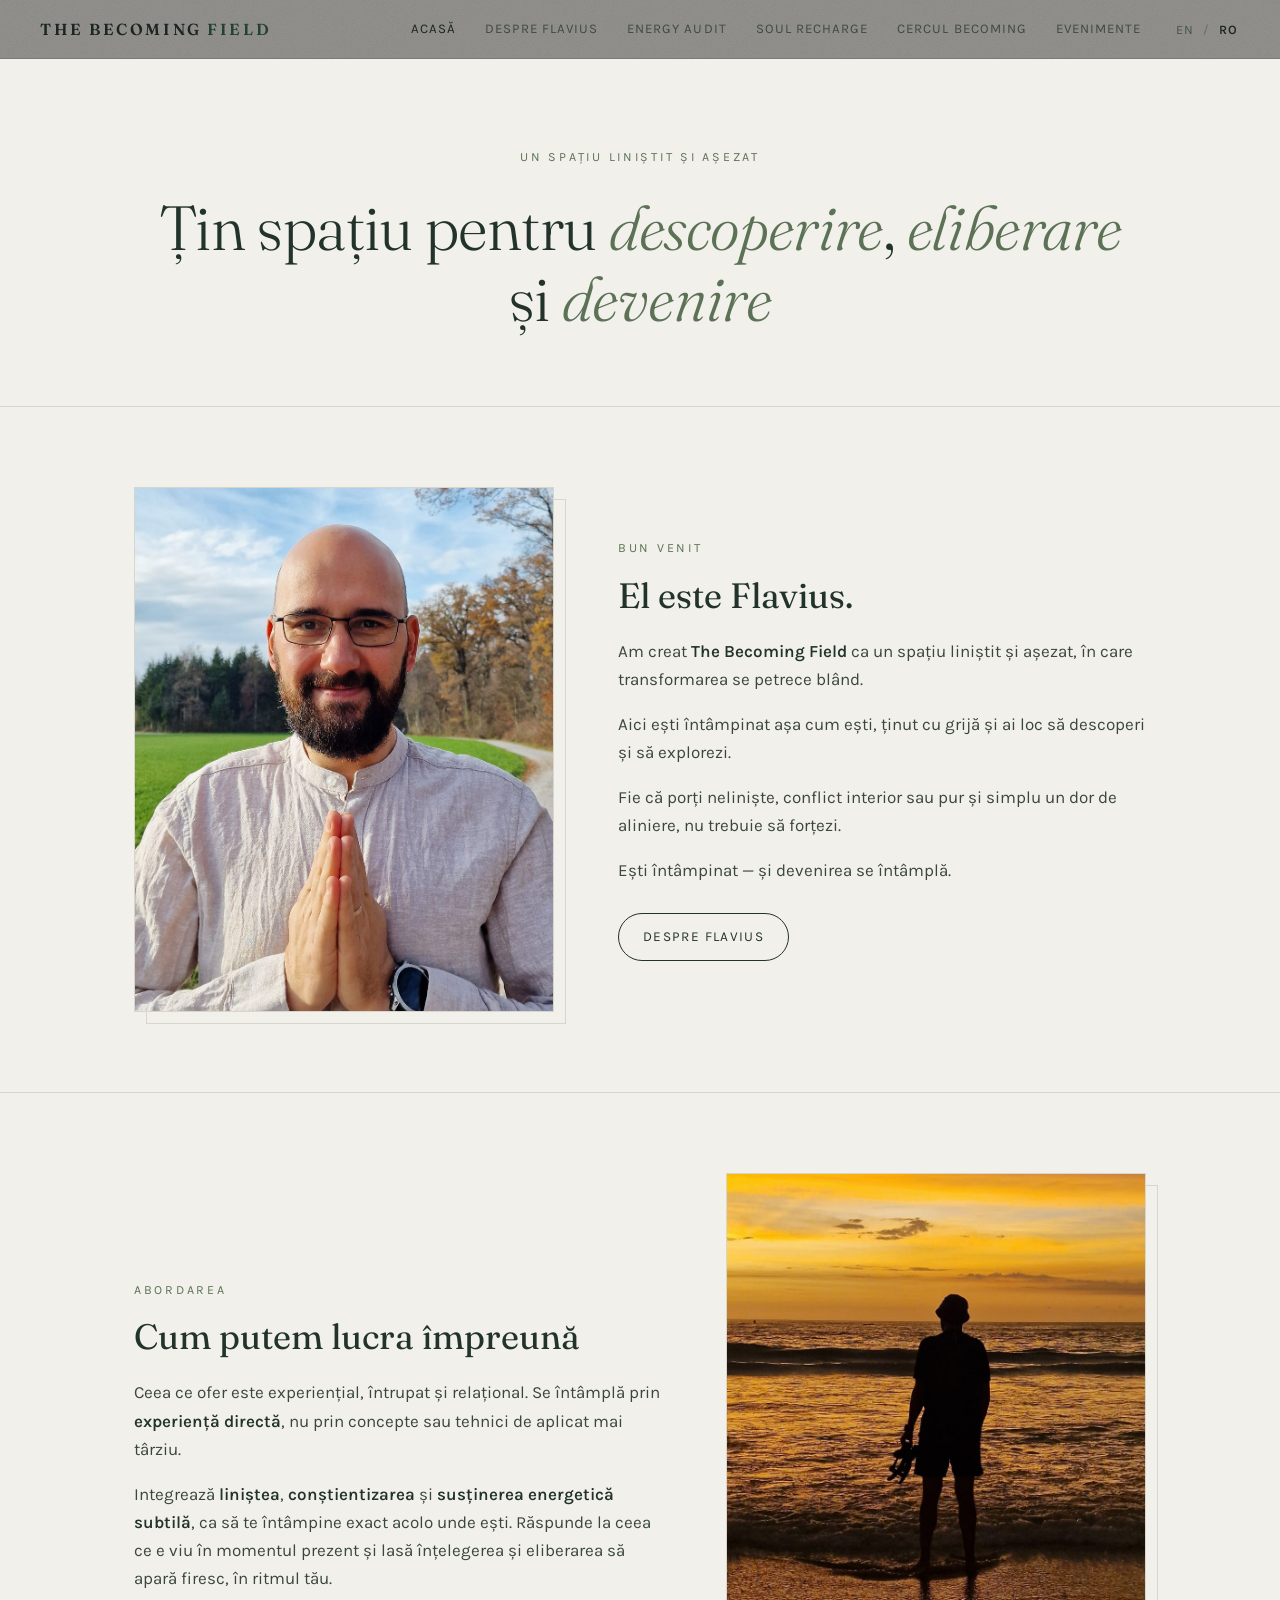
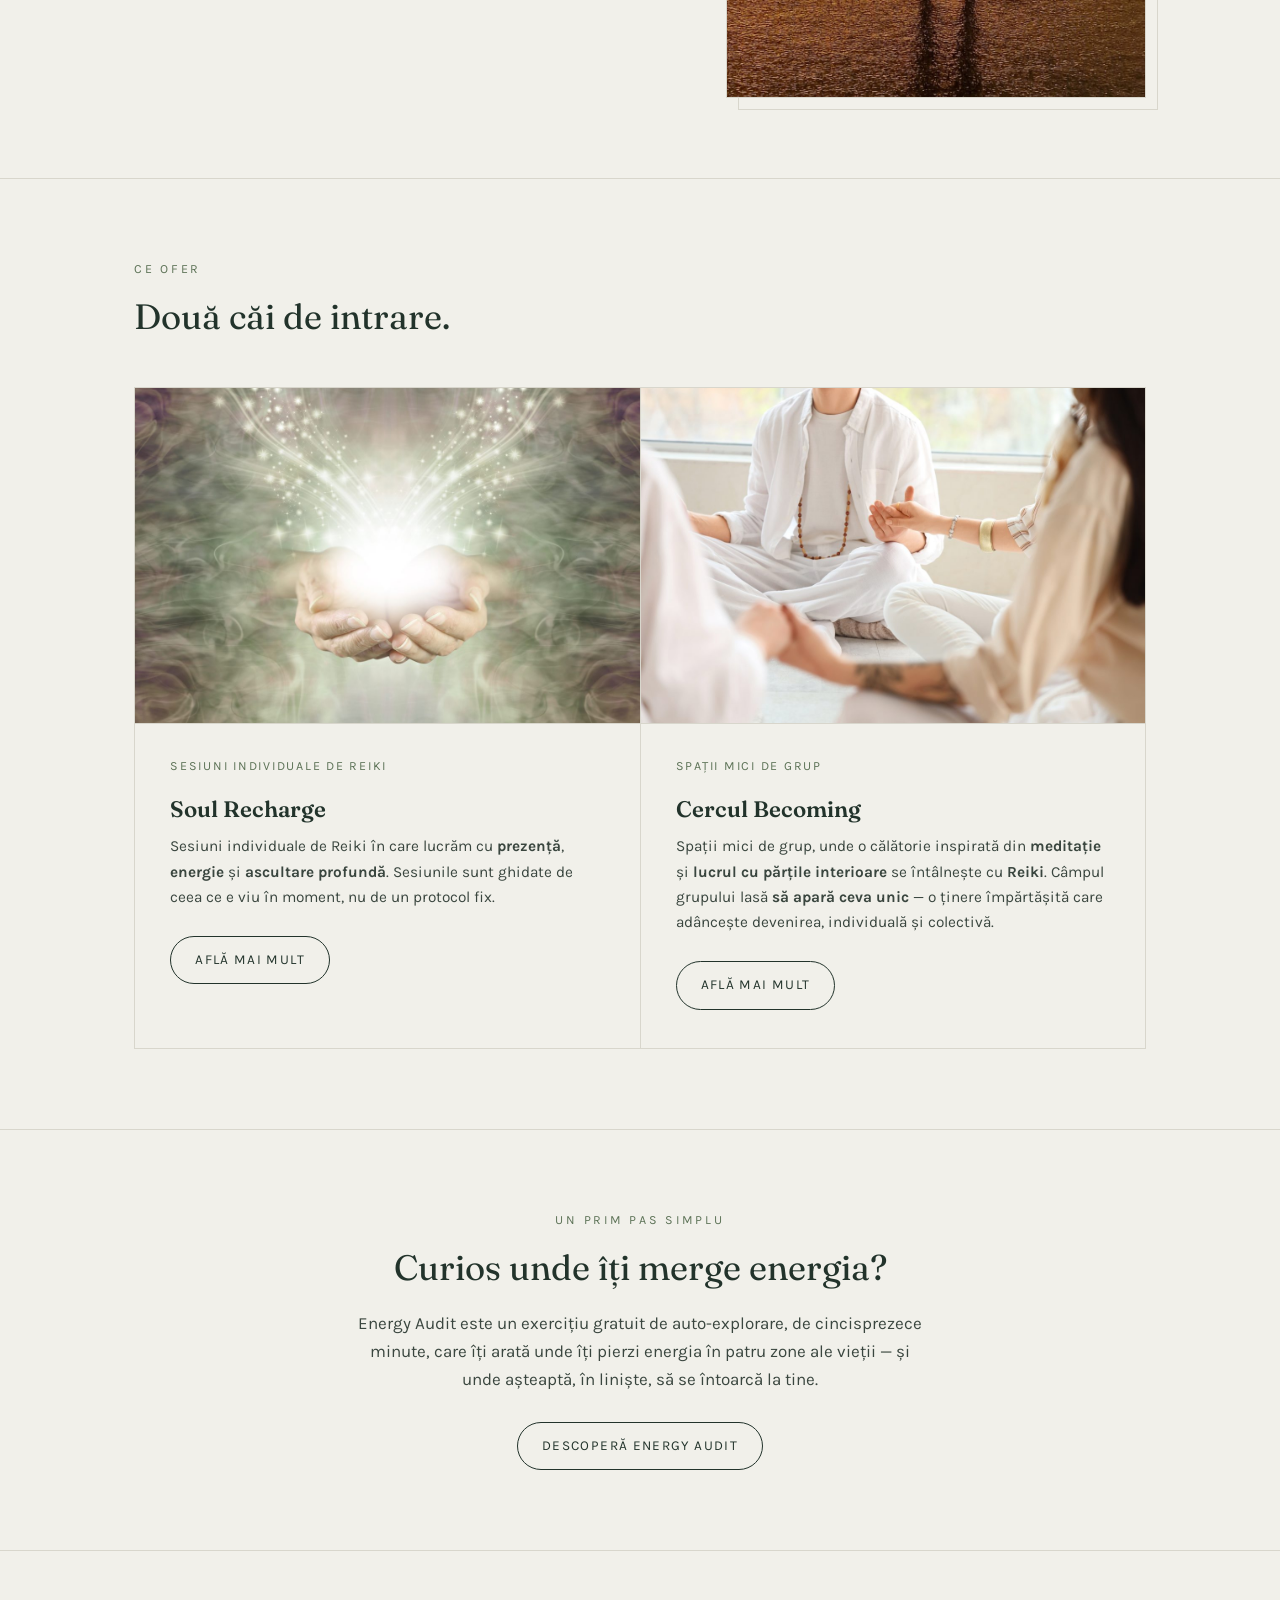
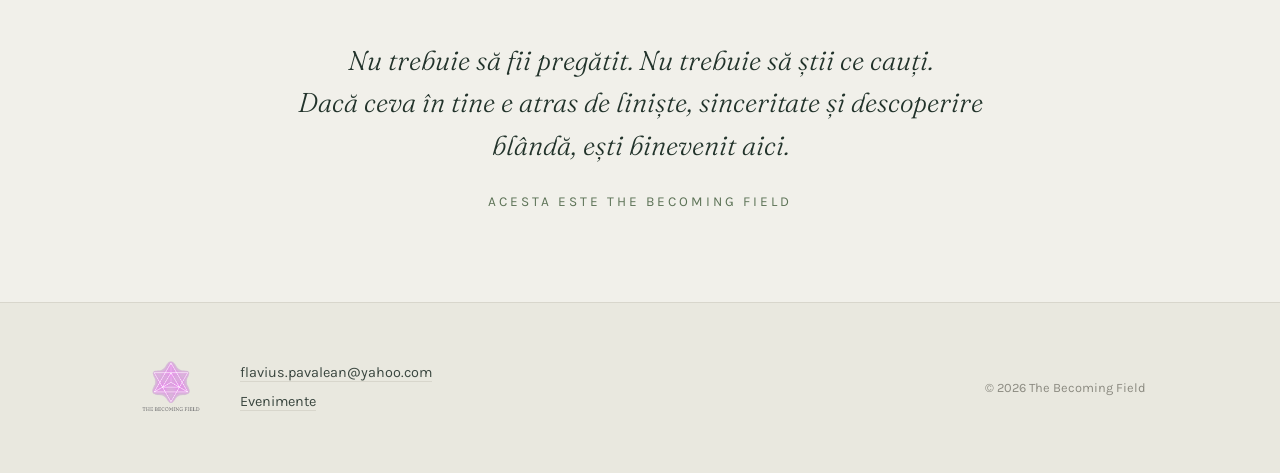
==== ro/index.html @ e0dcd5ed "Add files via upload" ====
<!DOCTYPE html>
<html lang="ro">
<head>
<meta charset="UTF-8">
<meta name="viewport" content="width=device-width, initial-scale=1">
<title>The Becoming Field — Un spațiu pentru descoperire, eliberare și devenire</title>
<meta name="description" content="The Becoming Field este un spațiu liniștit și așezat, unde transformarea se petrece blând. Sesiuni de Reiki și spații de grup.">
<link rel="preconnect" href="https://fonts.googleapis.com">
<link rel="preconnect" href="https://fonts.gstatic.com" crossorigin>
<link href="https://fonts.googleapis.com/css2?family=Fraunces:ital,opsz,wght@0,9..144,300;0,9..144,400;0,9..144,600;1,9..144,300;1,9..144,400&family=Karla:wght@300;400;500;600&display=swap" rel="stylesheet">
<link rel="icon" href="../favicon.ico" sizes="any">
<link rel="icon" href="../favicon.svg" type="image/svg+xml">
<link rel="apple-touch-icon" href="../apple-touch-icon.png">
<link rel="stylesheet" href="../style.css">
</head>
<body>

<header>
  <div class="nav">
    <a class="wordmark" href="index.html">The Becoming <span>Field</span></a>
    <button class="nav-toggle" aria-label="Menu" aria-expanded="false" aria-controls="nav-menu"><span></span></button>
    <div class="nav-right" id="nav-menu">
      <nav class="links" aria-label="Principal">
      <a href="index.html" aria-current="page">Acasă</a>
      <a href="despre-flavius.html">Despre Flavius</a>
      <a href="energy-audit.html">Energy Audit</a>
      <a href="soul-recharge.html">Soul Recharge</a>
      <a href="cercul-becoming.html">Cercul Becoming</a>
      <a href="https://www.meetup.com/blooming-soul-journeys-freedom-presence-inner-peace/" target="_blank" rel="noopener">Evenimente</a>
    </nav>
    <div class="lang-switch">
      <a href="../index.html">EN</a><span class="sep">/</span><a aria-current="true">RO</a>
    </div>
    </div>
  </div>
</header>

<main>

  <div class="hero">
    <p class="eyebrow">Un spațiu liniștit și așezat</p>
    <h1>Țin spațiu pentru <em>descoperire</em>, <em>eliberare</em> și <em>devenire</em></h1>
  </div>

  <section>
    <div class="section-inner reveal">
      <div class="split">
        <div class="media">
          <img src="../images/flavius-welcome.jpg" alt="Flavius stând afară, cu mâinile împreunate în semn de salut">
        </div>
        <div>
          <p class="section-kicker">Bun venit</p>
          <h2 class="section-title">El este Flavius.</h2>
          <div class="prose">
            <p>Am creat <strong>The Becoming Field</strong> ca un spațiu liniștit și așezat, în care transformarea se petrece blând.</p>
            <p>Aici ești întâmpinat așa cum ești, ținut cu grijă și ai loc să descoperi și să explorezi.</p>
            <p>Fie că porți neliniște, conflict interior sau pur și simplu un dor de aliniere, nu trebuie să forțezi.</p>
            <p>Ești întâmpinat — și devenirea se întâmplă.</p>
          </div>
          <a class="btn" href="despre-flavius.html">Despre Flavius</a>
        </div>
      </div>
    </div>
  </section>

  <section>
    <div class="section-inner reveal">
      <div class="split flip">
        <div class="media">
          <img src="../images/sunset-shore.jpg" alt="O siluetă pe malul mării la apus">
        </div>
        <div>
          <p class="section-kicker">Abordarea</p>
          <h2 class="section-title">Cum putem lucra împreună</h2>
          <div class="prose">
            <p>Ceea ce ofer este experiențial, întrupat și relațional. Se întâmplă prin <strong>experiență directă</strong>, nu prin concepte sau tehnici de aplicat mai târziu.</p>
            <p>Integrează <strong>liniștea</strong>, <strong>conștientizarea</strong> și <strong>susținerea energetică subtilă</strong>, ca să te întâmpine exact acolo unde ești. Răspunde la ceea ce e viu în momentul prezent și lasă înțelegerea și eliberarea să apară firesc, în ritmul tău.</p>
          </div>
        </div>
      </div>
    </div>
  </section>

  <section>
    <div class="section-inner reveal">
      <p class="section-kicker">Ce ofer</p>
      <h2 class="section-title">Două căi de intrare.</h2>

      <div class="offers">
        <div class="offer">
          <img src="../images/reiki-hands.jpg" alt="Mâini deschise ținând o lumină blândă">
          <div class="offer-body">
            <p class="meta">Sesiuni individuale de Reiki</p>
            <h3>Soul Recharge</h3>
            <p>Sesiuni individuale de Reiki în care lucrăm cu <strong>prezență</strong>, <strong>energie</strong> și <strong>ascultare profundă</strong>. Sesiunile sunt ghidate de ceea ce e viu în moment, nu de un protocol fix.</p>
          </div>
          <a class="btn" href="soul-recharge.html">Află mai mult</a>
        </div>

        <div class="offer">
          <img src="../images/circle-group.jpg" alt="Un grup mic stând împreună în meditație">
          <div class="offer-body">
            <p class="meta">Spații mici de grup</p>
            <h3>Cercul Becoming</h3>
            <p>Spații mici de grup, unde o călătorie inspirată din <strong>meditație</strong> și <strong>lucrul cu părțile interioare</strong> se întâlnește cu <strong>Reiki</strong>. Câmpul grupului lasă <strong>să apară ceva unic</strong> — o ținere împărtășită care adâncește devenirea, individuală și colectivă.</p>
          </div>
          <a class="btn" href="cercul-becoming.html">Află mai mult</a>
        </div>
      </div>
    </div>
  </section>

  <section>
    <div class="section-inner reveal" style="text-align:center">
      <p class="section-kicker" style="color:var(--moss)">Un prim pas simplu</p>
      <h2 class="section-title" style="margin:0 auto 1.2rem">Curios unde îți merge energia?</h2>
      <div class="prose" style="margin:0 auto">
        <p>Energy Audit este un exercițiu gratuit de auto-explorare, de cincisprezece minute, care îți arată unde îți pierzi energia în patru zone ale vieții — și unde așteaptă, în liniște, să se întoarcă la tine.</p>
      </div>
      <a class="btn" href="energy-audit.html" style="margin-top:1.8rem">Descoperă Energy Audit</a>
    </div>
  </section>

  <section class="closing">
    <div class="section-inner reveal">
      <p class="invite">Nu trebuie să fii pregătit. Nu trebuie să știi ce cauți.<br>
      Dacă ceva în tine e atras de liniște, sinceritate și descoperire blândă, ești binevenit aici.</p>
      <p class="signature">Acesta este The Becoming Field</p>
    </div>
  </section>

</main>

<footer>
  <div class="foot">
    <img class="logo" src="../images/logo.png" alt="Logo The Becoming Field">
    <div class="contact">
      <a href="mailto:flavius.pavalean@yahoo.com">flavius.pavalean@yahoo.com</a><br>
      <a href="https://www.meetup.com/blooming-soul-journeys-freedom-presence-inner-peace/" target="_blank" rel="noopener">Evenimente</a>
    </div>
    <p class="copy">&copy; 2026 The Becoming Field</p>
  </div>
</footer>

<script>
const io=new IntersectionObserver(es=>{es.forEach(e=>{if(e.isIntersecting){e.target.classList.add('in');io.unobserve(e.target)}})},{threshold:.1});
document.querySelectorAll('.reveal').forEach(el=>io.observe(el));
</script>

<script>
(function(){
  var t=document.querySelector('.nav-toggle'), m=document.getElementById('nav-menu');
  if(t&&m){t.addEventListener('click',function(){
    var open=m.classList.toggle('open');
    t.setAttribute('aria-expanded',open?'true':'false');
  });
  m.querySelectorAll('a').forEach(function(a){a.addEventListener('click',function(){m.classList.remove('open');t.setAttribute('aria-expanded','false');});});
  }
})();
</script>
</body>
</html>
---- style.css ----
:root{
  --paper:#F1F0EA;
  --paper-2:#E9E8DF;
  --ink:#22332B;
  --moss:#5C7256;
  --stone:#8B8A80;
  --sun:#C2912E;
  --line:#D8D6CC;
  --maxw:1060px;
  --measure:34em;
}
*{margin:0;padding:0;box-sizing:border-box}
html{scroll-behavior:smooth}
body{
  background:var(--paper);
  color:var(--ink);
  font-family:'Karla',sans-serif;
  font-size:17px;
  line-height:1.65;
  -webkit-font-smoothing:antialiased;
}
::selection{background:var(--sun);color:var(--paper)}
a{color:inherit}
img{max-width:100%;display:block}
a:focus-visible,button:focus-visible{outline:2px solid var(--sun);outline-offset:3px;border-radius:2px}

/* ---------- header ---------- */
header{
  position:sticky;top:0;z-index:10;
  background-color:#8A8985;
  background-image:url("data:image/svg+xml,%3Csvg xmlns='http://www.w3.org/2000/svg' width='180' height='180'%3E%3Cfilter id='n'%3E%3CfeTurbulence type='fractalNoise' baseFrequency='0.9' numOctaves='3' stitchTiles='stitch'/%3E%3CfeColorMatrix type='saturate' values='0'/%3E%3C/filter%3E%3Crect width='100%25' height='100%25' filter='url(%23n)' opacity='0.16'/%3E%3C/svg%3E");
  border-bottom:1px solid rgba(0,0,0,0.14);
}
header .wordmark{color:#1C2620}
header .wordmark span{color:#234234}
header nav.links a{color:#3E4A42}
header nav.links a:hover,header nav.links a:focus-visible,header nav.links a[aria-current]{color:#1C2620}
header .lang-switch a{color:#46544C}
header .lang-switch a:hover,header .lang-switch a[aria-current]{color:#1C2620}
header .lang-switch .sep{color:rgba(0,0,0,0.25)}
.nav{
  width:100%;margin:0;
  display:flex;align-items:center;justify-content:space-between;
  padding:1rem 2.5rem;
}
.nav-right{display:flex;align-items:center;gap:2rem;flex-wrap:nowrap}
.wordmark{
  font-family:'Fraunces',serif;font-weight:600;
  font-size:1rem;letter-spacing:.16em;text-transform:uppercase;
  text-decoration:none;white-space:nowrap;
}
.wordmark span{color:var(--moss)}
nav.links{display:flex;gap:1.8rem;flex-wrap:nowrap;white-space:nowrap}
nav.links a{
  text-decoration:none;font-size:.83rem;letter-spacing:.08em;
  text-transform:uppercase;color:var(--stone);
  transition:color .25s;
}
nav.links a:hover,nav.links a:focus-visible,nav.links a[aria-current]{color:var(--ink)}

/* language switcher */
.lang-switch{
  display:inline-flex;align-items:center;gap:.4rem;
  font-size:.8rem;letter-spacing:.08em;
}
.lang-switch a{
  text-decoration:none;color:var(--stone);text-transform:uppercase;
  padding:.15rem .15rem;transition:color .25s;
}
.lang-switch a:hover,.lang-switch a[aria-current]{color:var(--ink);font-weight:600}
.lang-switch .sep{color:var(--line)}
/* hamburger button - hidden on desktop */
.nav-toggle{
  display:none;
  background:none;border:none;cursor:pointer;
  width:42px;height:42px;padding:0;
  align-items:center;justify-content:center;
}
.nav-toggle span{
  display:block;width:24px;height:2px;background:#1C2620;
  position:relative;transition:all .25s;
}
.nav-toggle span::before,.nav-toggle span::after{
  content:"";position:absolute;left:0;width:24px;height:2px;background:#1C2620;transition:all .25s;
}
.nav-toggle span::before{top:-7px}
.nav-toggle span::after{top:7px}
.nav-toggle[aria-expanded="true"] span{background:transparent}
.nav-toggle[aria-expanded="true"] span::before{top:0;transform:rotate(45deg)}
.nav-toggle[aria-expanded="true"] span::after{top:0;transform:rotate(-45deg)}

@media(max-width:1024px){
  .nav{padding:.9rem 1.5rem}
  .nav-toggle{display:flex}
  .nav-right{
    display:none;
    position:absolute;top:100%;left:0;right:0;
    flex-direction:column;align-items:center;gap:1.4rem;
    background-color:#8A8985;
    background-image:url("data:image/svg+xml,%3Csvg xmlns='http://www.w3.org/2000/svg' width='180' height='180'%3E%3Cfilter id='n'%3E%3CfeTurbulence type='fractalNoise' baseFrequency='0.9' numOctaves='3' stitchTiles='stitch'/%3E%3CfeColorMatrix type='saturate' values='0'/%3E%3C/filter%3E%3Crect width='100%25' height='100%25' filter='url(%23n)' opacity='0.16'/%3E%3C/svg%3E");
    padding:1.8rem 1.5rem 2.2rem;
    border-bottom:1px solid rgba(0,0,0,0.14);
  }
  .nav-right.open{display:flex}
  nav.links{flex-direction:column;gap:1.4rem;align-items:center;text-align:center}
  nav.links a{font-size:.95rem}
  .lang-switch{margin-top:.4rem}
}

/* ---------- hero ---------- */
.hero{
  max-width:var(--maxw);margin:0 auto;
  padding:5.5rem 1.5rem 4.5rem;
  text-align:center;
}
.eyebrow{
  font-size:.78rem;letter-spacing:.22em;text-transform:uppercase;
  color:var(--moss);margin-bottom:1.5rem;
}
h1{
  font-family:'Fraunces',serif;font-weight:300;
  font-size:clamp(2.2rem,5.6vw,3.9rem);
  line-height:1.14;letter-spacing:-.01em;
  max-width:16em;margin:0 auto;
}
h1 em{font-style:italic;color:var(--moss)}
.hero p.lead{
  max-width:var(--measure);margin:1.7rem auto 0;
  font-size:1.05rem;color:#46544C;
}

/* ---------- sections ---------- */
section{border-top:1px solid var(--line)}
.section-inner{
  max-width:var(--maxw);margin:0 auto;
  padding:5rem 1.5rem;
}
.section-kicker{
  font-size:.78rem;letter-spacing:.22em;text-transform:uppercase;
  color:var(--moss);margin-bottom:1rem;
}
.section-title{
  font-family:'Fraunces',serif;font-weight:400;
  font-size:clamp(1.6rem,3.2vw,2.2rem);line-height:1.22;
  margin-bottom:1.2rem;max-width:18em;
}
.prose{max-width:var(--measure);color:#3A463F}
.prose p+p,.prose ul+p,.prose p+ul{margin-top:1em}
.prose strong{font-weight:600;color:var(--ink)}
.prose ul{list-style:none}
.prose li{padding-left:1.4em;position:relative;margin-top:.45em}
.prose li::before{content:"";position:absolute;left:0;top:.62em;width:.55em;height:2px;background:var(--sun)}
.prose em{font-family:'Fraunces',serif;font-style:italic}

/* two-column media layout */
.split{
  display:grid;grid-template-columns:minmax(0,420px) 1fr;
  gap:4rem;align-items:center;
}
.split.flip{grid-template-columns:1fr minmax(0,420px)}
.split.flip .media{order:2}
.media{position:relative}
.media img{
  width:100%;border:1px solid var(--line);
  aspect-ratio:4/5;object-fit:cover;
}
.media.landscape img{aspect-ratio:4/3}
.media::after{
  content:"";position:absolute;inset:0;
  transform:translate(12px,12px);
  border:1px solid var(--line);z-index:-1;
}
@media(max-width:820px){
  .split,.split.flip{grid-template-columns:1fr;gap:2.5rem}
  .split.flip .media{order:0}
  .media{max-width:420px}
}

/* buttons */
.btn{
  display:inline-block;margin-top:1.8rem;
  font-size:.85rem;letter-spacing:.1em;text-transform:uppercase;
  text-decoration:none;color:var(--ink);
  border:1px solid var(--ink);padding:.75rem 1.5rem;border-radius:999px;
  transition:all .25s;background:transparent;
}
button.btn{font-family:inherit;line-height:1.65;cursor:pointer;-webkit-appearance:none;appearance:none}
.btn:hover,.btn:focus-visible{background:var(--ink);color:var(--paper)}
.btn.solid{background:var(--ink);color:var(--paper)}
.btn.solid:hover,.btn.solid:focus-visible{background:var(--moss);border-color:var(--moss)}

/* offers grid (home) */
.offers{display:grid;grid-template-columns:1fr 1fr;gap:1px;background:var(--line);border:1px solid var(--line);margin-top:3rem}
.offer{background:var(--paper);padding:0 0 2.4rem;display:flex;flex-direction:column}
.offer:hover{background:#EDECE4}
.offer img{width:100%;aspect-ratio:3/2;object-fit:cover;border-bottom:1px solid var(--line)}
.offer .offer-body{padding:2rem 2.2rem 0}
.offer h3{font-family:'Fraunces',serif;font-weight:600;font-size:1.4rem;margin-bottom:.4rem}
.offer .meta{font-size:.78rem;letter-spacing:.14em;text-transform:uppercase;color:var(--moss);margin-bottom:.9rem}
.offer p{font-size:.96rem;color:#3A463F}
.offer .btn{margin:1.6rem 2.2rem 0;align-self:flex-start}
@media(max-width:760px){.offers{grid-template-columns:1fr}}

/* quiet full-width quote band */
.band{
  background:var(--paper-2);
  border-top:1px solid var(--line);
  text-align:center;
}
.band .section-inner{padding:4.5rem 1.5rem}
.band p.big{
  font-family:'Fraunces',serif;font-style:italic;font-weight:300;
  font-size:clamp(1.35rem,3vw,1.9rem);line-height:1.45;
  max-width:26em;margin:0 auto;color:var(--ink);
}
.band p.big strong{font-style:normal;font-weight:600;color:var(--moss)}

/* testimonial carousel */
.carousel{margin-top:3rem;overflow:hidden}
.carousel-track{display:flex;transition:transform .6s cubic-bezier(.4,0,.2,1)}
.carousel .slide{
  flex:0 0 100%;min-width:100%;
  padding:.5rem 0;
  display:flex;flex-direction:column;align-items:center;text-align:center;
}
.carousel .quote-mark{
  font-family:'Fraunces',serif;font-size:3.2rem;line-height:1;color:var(--sun);
  display:block;margin-bottom:.4rem;
}
.carousel blockquote{
  max-width:42em;font-family:'Fraunces',serif;font-weight:300;
  font-size:clamp(1.05rem,2vw,1.3rem);line-height:1.6;color:var(--ink);
}
.carousel blockquote p+p{margin-top:.9em}
.carousel figcaption{
  margin-top:1.6rem;font-family:'Karla',sans-serif;font-size:.8rem;
  letter-spacing:.18em;text-transform:uppercase;color:var(--moss);font-weight:600;
}
.carousel-controls{
  display:flex;align-items:center;justify-content:center;gap:1.5rem;
  margin-top:2.5rem;
}
.c-arrow{
  width:44px;height:44px;border-radius:999px;border:1px solid var(--line);
  background:transparent;color:var(--ink);font-size:1.1rem;cursor:pointer;
  display:flex;align-items:center;justify-content:center;transition:all .25s;
}
.c-arrow:hover,.c-arrow:focus-visible{background:var(--ink);color:var(--paper);border-color:var(--ink)}
.c-dots{display:flex;gap:.6rem}
.c-dot{
  width:8px;height:8px;border-radius:999px;border:none;padding:0;cursor:pointer;
  background:var(--line);transition:all .25s;
}
.c-dot[aria-selected="true"]{background:var(--sun);transform:scale(1.4)}

/* info cards (soul recharge page) */
.cards2{display:grid;grid-template-columns:1fr 1fr;gap:1.5rem;margin-top:2.5rem}
.icard{border:1px solid var(--line);padding:2rem;background:#F5F4EF}
.icard h3{font-family:'Fraunces',serif;font-weight:600;font-size:1.15rem;margin-bottom:.8rem}
.icard h3::after{content:"";display:block;width:34px;height:2px;background:var(--sun);margin-top:.6rem}
.icard p,.icard li{font-size:.93rem;color:#3A463F}
.icard ul{list-style:none;margin-top:.4rem}
.icard li{padding-left:1.3em;position:relative;margin-top:.4em}
.icard li::before{content:"";position:absolute;left:0;top:.6em;width:.5em;height:2px;background:var(--sun)}
@media(max-width:760px){.cards2{grid-template-columns:1fr}}

/* closing invitation */
.closing{text-align:center}
.closing .section-inner{padding:5.5rem 1.5rem}
.closing p.invite{
  font-family:'Fraunces',serif;font-weight:300;font-style:italic;
  font-size:clamp(1.25rem,2.8vw,1.7rem);line-height:1.55;
  max-width:28em;margin:0 auto;
}
.closing p.signature{
  margin-top:1.6rem;font-size:.85rem;letter-spacing:.22em;
  text-transform:uppercase;color:var(--moss);
}

/* footer */
footer{border-top:1px solid var(--line);background:var(--paper-2)}
.foot{
  max-width:var(--maxw);margin:0 auto;padding:3rem 1.5rem;
  display:grid;grid-template-columns:auto 1fr auto;gap:2rem;align-items:center;
}
.foot .logo{width:74px;opacity:.9}
.foot .contact{font-size:.9rem;color:#3A463F;line-height:2}
.foot .contact a{text-decoration:none;border-bottom:1px solid var(--line)}
.foot .contact a:hover{border-color:var(--ink)}
.foot .copy{font-size:.8rem;color:var(--stone);text-align:right}
@media(max-width:680px){
  .foot{grid-template-columns:1fr;text-align:center;gap:1.2rem}
  .foot .logo{margin:0 auto}
  .foot .copy{text-align:center}
}

/* page hero variant with image */
.page-hero{
  max-width:var(--maxw);margin:0 auto;padding:4.5rem 1.5rem 4rem;text-align:center;
}
.page-hero p.sub{
  max-width:var(--measure);margin:1.4rem auto 0;color:#46544C;font-size:1.03rem;
}

/* work in progress */
.wip{min-height:55vh;display:flex;align-items:center;justify-content:center;text-align:center;padding:3rem 1.5rem}
.wip h1{font-size:clamp(1.8rem,4.5vw,2.8rem)}
.wip p{margin-top:1rem;color:#46544C}

/* gentle reveal */
.reveal{opacity:0;transform:translateY(14px);transition:opacity .8s ease,transform .8s ease}
.reveal.in{opacity:1;transform:none}
@media(prefers-reduced-motion:reduce){.reveal{opacity:1;transform:none;transition:none}}
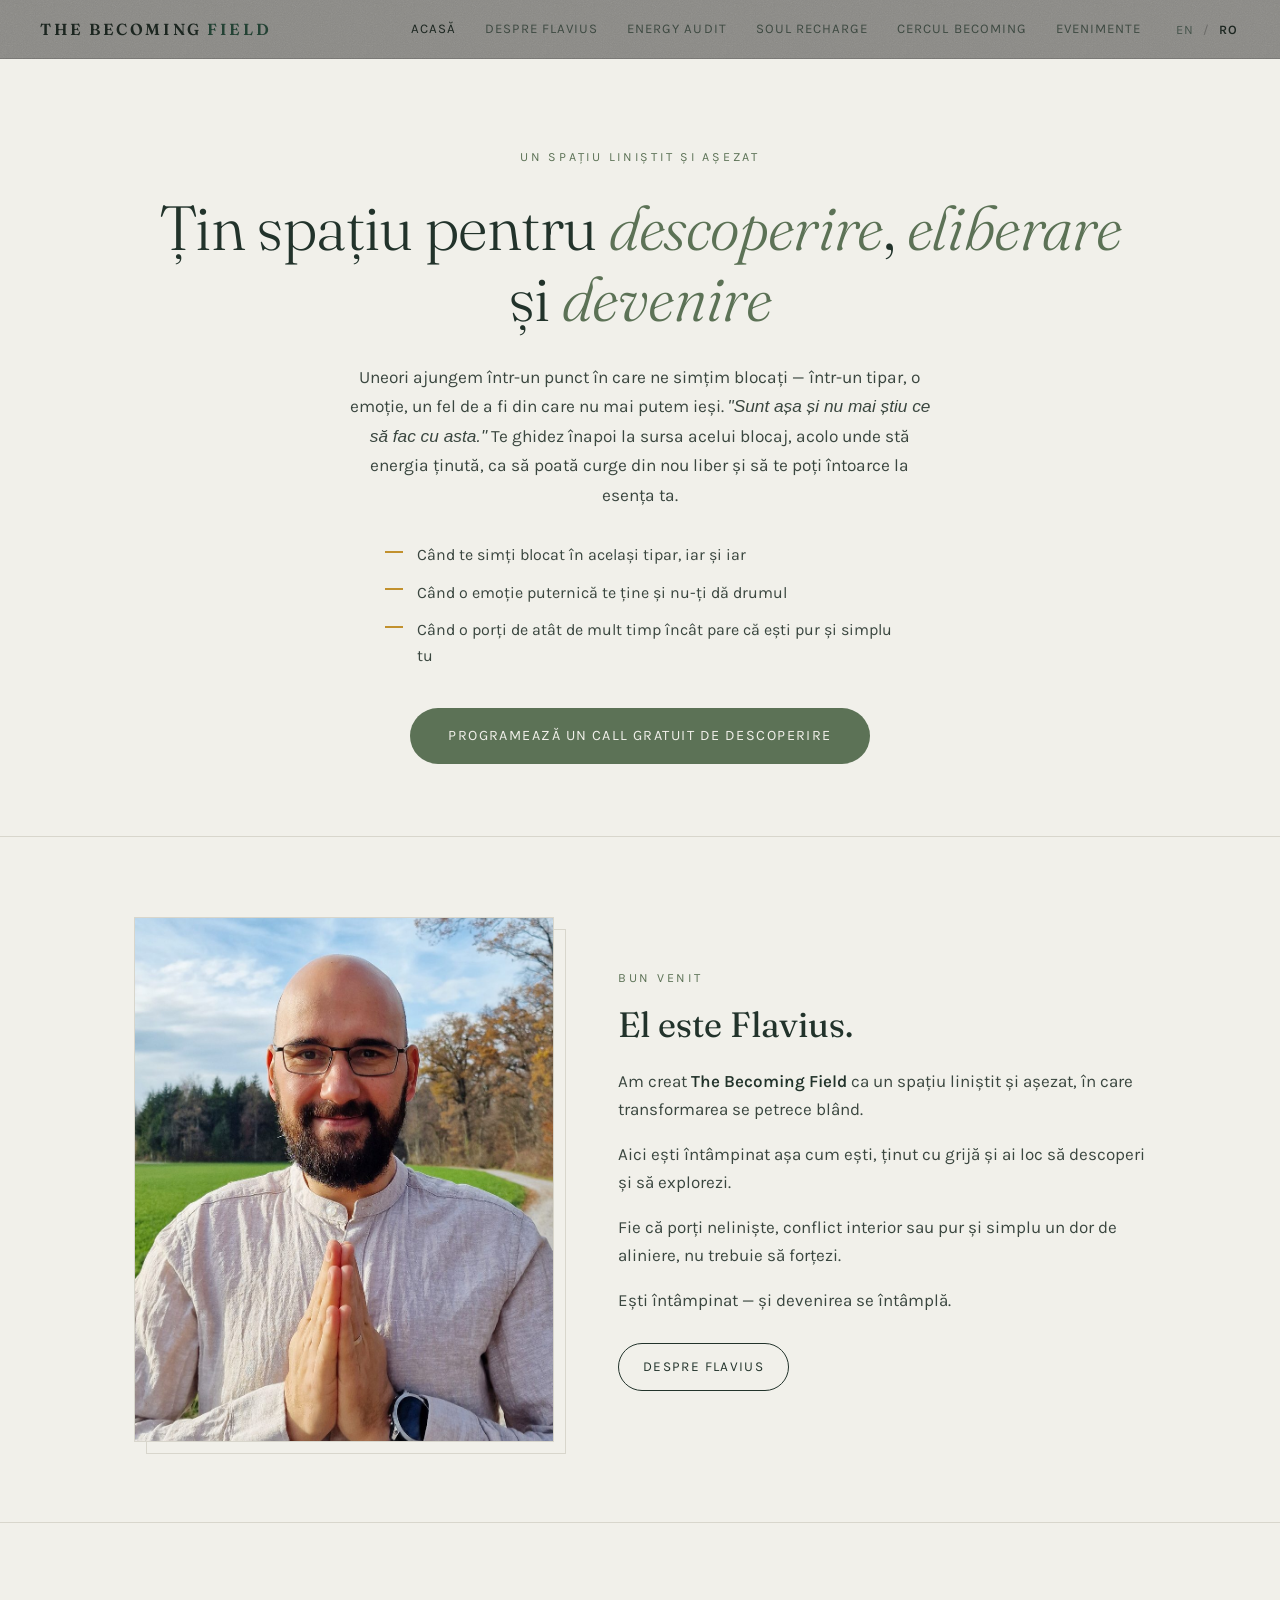
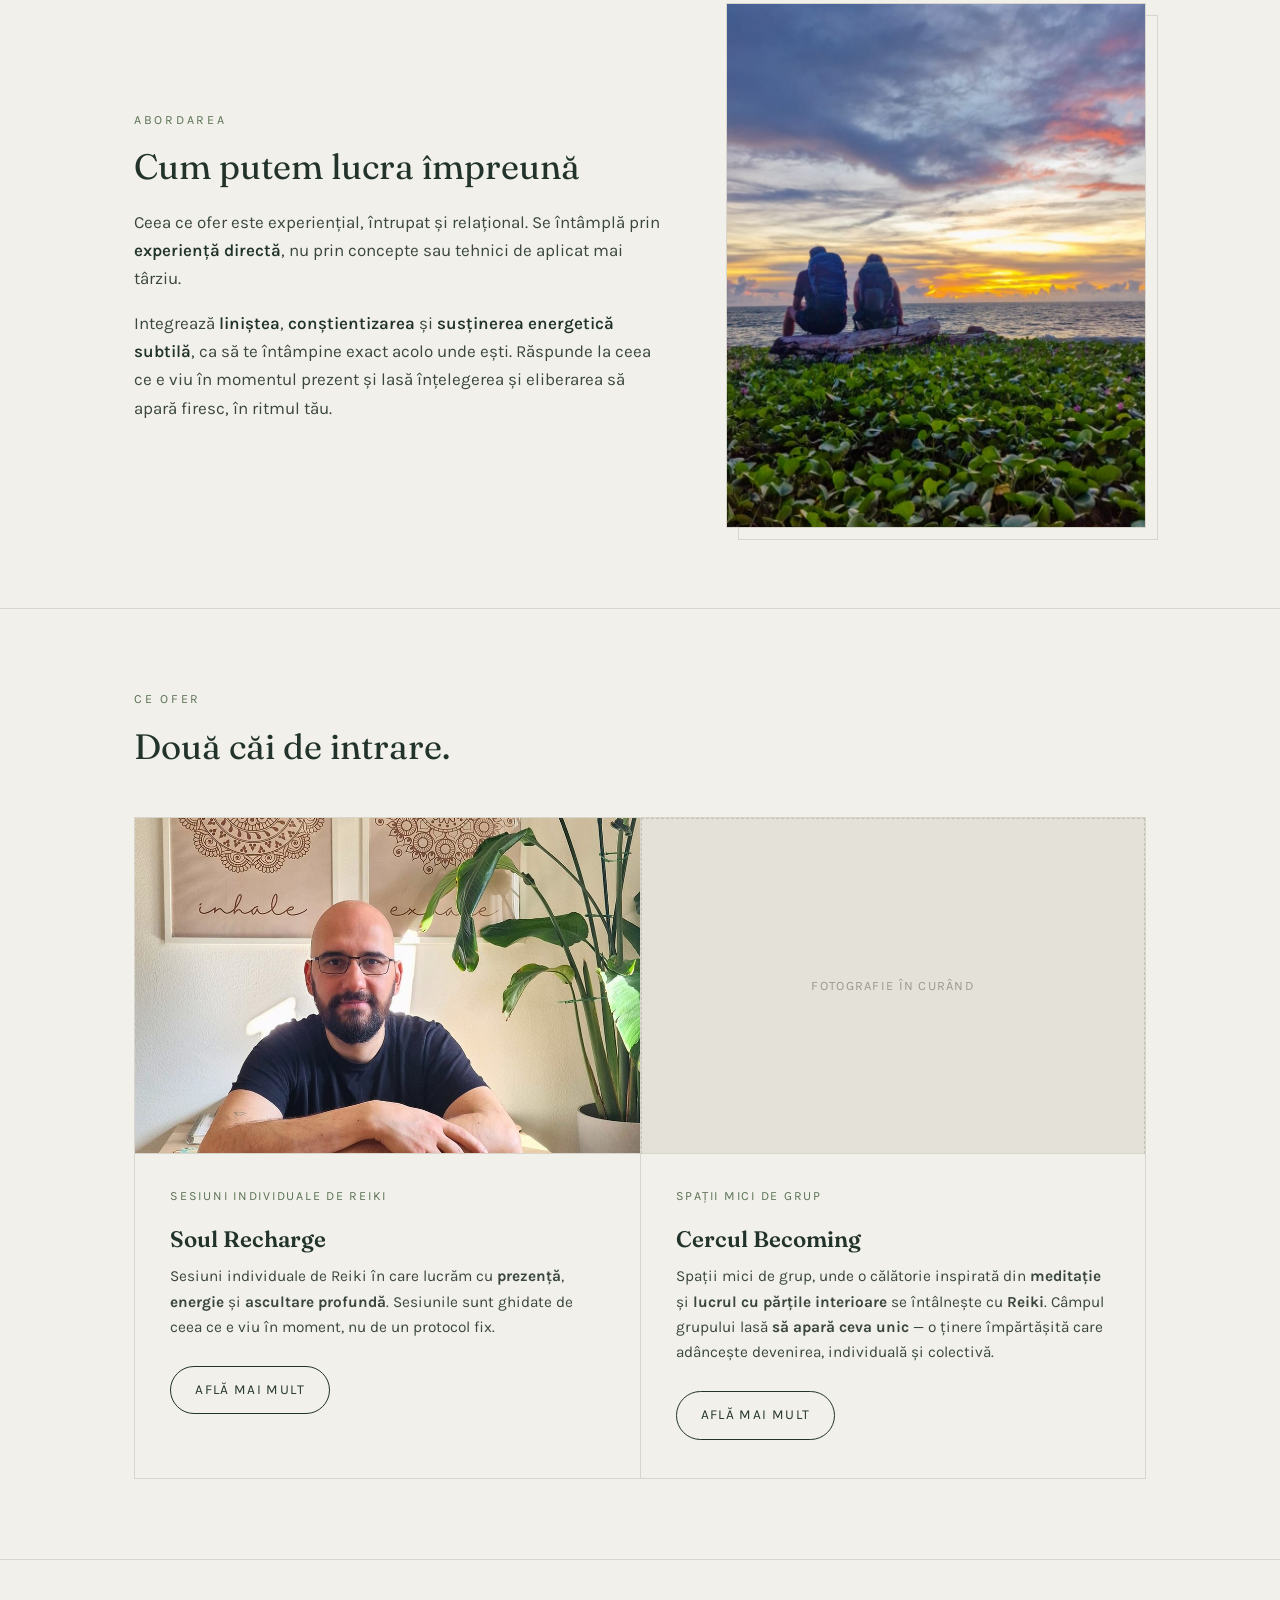
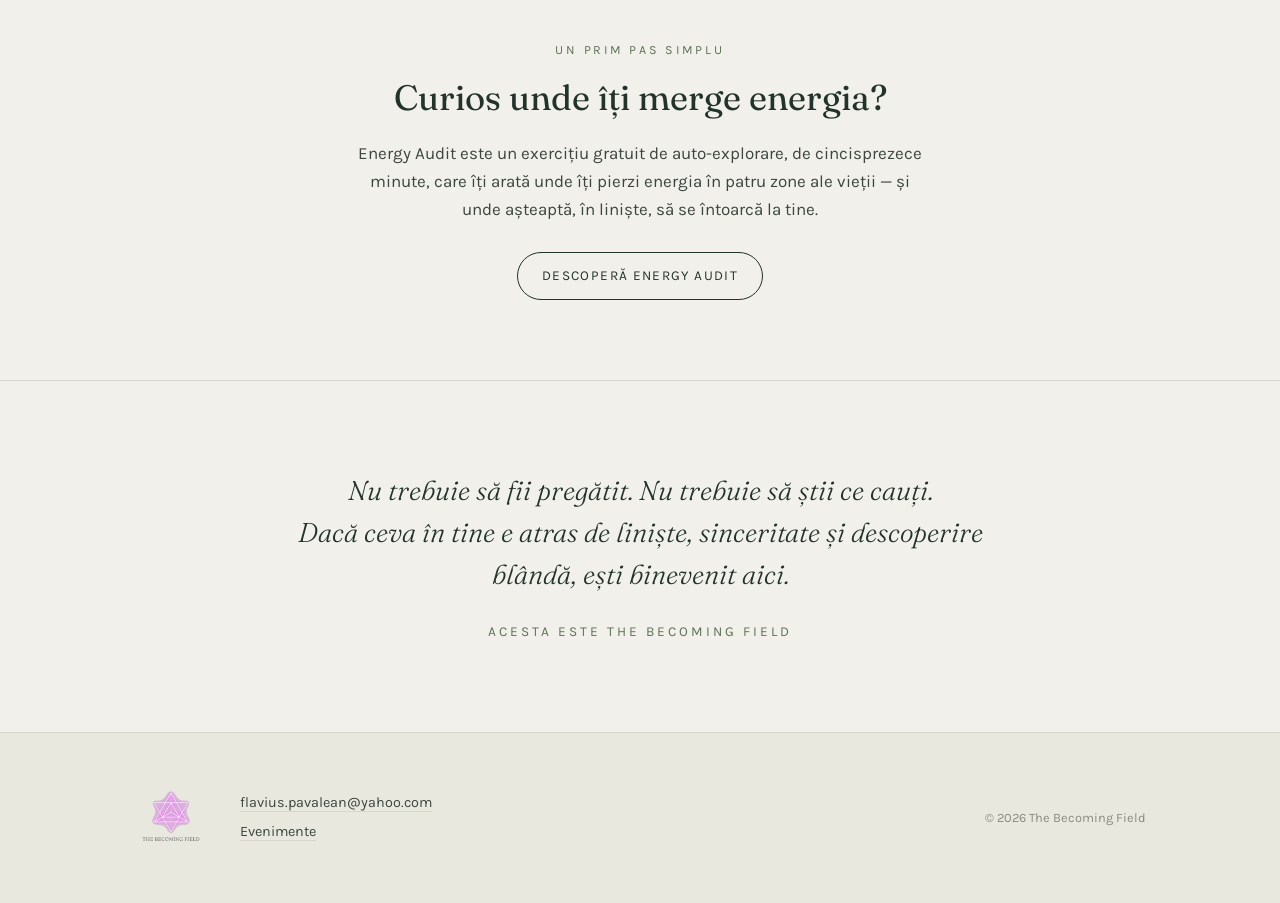
==== commit 81a59b34: "Add files via upload" ====
--- a/ro/index.html
+++ b/ro/index.html
@@ -40,6 +40,13 @@
   <div class="hero">
     <p class="eyebrow">Un spațiu liniștit și așezat</p>
     <h1>Țin spațiu pentru <em>descoperire</em>, <em>eliberare</em> și <em>devenire</em></h1>
+    <p class="hero-lead">Uneori ajungem într-un punct în care ne simțim blocați — într-un tipar, o emoție, un fel de a fi din care nu mai putem ieși. <em>"Sunt așa și nu mai știu ce să fac cu asta."</em> Te ghidez înapoi la sursa acelui blocaj, acolo unde stă energia ținută, ca să poată curge din nou liber și să te poți întoarce la esența ta.</p>
+    <ul class="promises">
+      <li>Când te simți blocat în același tipar, iar și iar</li>
+      <li>Când o emoție puternică te ține și nu-ți dă drumul</li>
+      <li>Când o porți de atât de mult timp încât pare că ești pur și simplu tu</li>
+    </ul>
+    <a class="btn-cta" data-cal-link="thebecomingfield/discovery-call" data-cal-config='{"theme":"light"}'>Programează un call gratuit de descoperire</a>
   </div>
 
   <section>
@@ -67,7 +74,7 @@
     <div class="section-inner reveal">
       <div class="split flip">
         <div class="media">
-          <img src="../images/sunset-shore.jpg" alt="O siluetă pe malul mării la apus">
+          <img src="../images/couple-sunset.jpg" alt="Flavius și Oana stând împreună, privind apusul peste mare">
         </div>
         <div>
           <p class="section-kicker">Abordarea</p>
@@ -88,7 +95,7 @@
 
       <div class="offers">
         <div class="offer">
-          <img src="../images/reiki-hands.jpg" alt="Mâini deschise ținând o lumină blândă">
+          <img src="../images/flavius-desk.jpg" alt="Flavius la masa de lucru" style="aspect-ratio:3/2;object-fit:cover">
           <div class="offer-body">
             <p class="meta">Sesiuni individuale de Reiki</p>
             <h3>Soul Recharge</h3>
@@ -98,7 +105,7 @@
         </div>
 
         <div class="offer">
-          <img src="../images/circle-group.jpg" alt="Un grup mic stând împreună în meditație">
+          <div class="photo-empty" style="aspect-ratio:3/2;border-bottom:1px solid var(--line)">Fotografie în curând</div>
           <div class="offer-body">
             <p class="meta">Spații mici de grup</p>
             <h3>Cercul Becoming</h3>
@@ -158,5 +165,10 @@
   }
 })();
 </script>
+<script type="text/javascript">
+(function (C, A, L) { let p = function (a, ar) { a.q.push(ar); }; let d = C.document; C.Cal = C.Cal || function () { let cal = C.Cal; let ar = arguments; if (!cal.loaded) { cal.ns = {}; cal.q = cal.q || []; d.head.appendChild(d.createElement("script")).src = A; cal.loaded = true; } if (ar[0] === L) { const api = function () { p(api, arguments); }; const namespace = ar[1]; api.q = api.q || []; if(typeof namespace === "string"){cal.ns[namespace] = cal.ns[namespace] || api;p(cal.ns[namespace], ar);p(cal, ["initNamespace", namespace]);} else p(cal, ar); return;} p(cal, ar); }; })(window, "https://app.cal.com/embed/embed.js", "init");
+Cal("init", {origin:"https://cal.com"});
+Cal("ui", {"theme":"light","styles":{"branding":{"brandColor":"#5C7256"}},"hideEventTypeDetails":false,"layout":"month_view"});
+</script>
 </body>
 </html>
--- a/style.css
+++ b/style.css
@@ -124,12 +124,89 @@
   max-width:16em;margin:0 auto;
 }
 h1 em{font-style:italic;color:var(--moss)}
+.hero-lead{
+  max-width:34em;margin:1.8rem auto 0;
+  font-size:1.08rem;line-height:1.7;color:#3A463F;
+}
+.promises{
+  list-style:none;max-width:30em;margin:2rem auto 0;
+  display:flex;flex-direction:column;gap:.7rem;text-align:left;
+}
+.promises li{
+  position:relative;padding-left:2rem;font-size:1rem;color:#3A463F;
+}
+.promises li::before{
+  content:"";position:absolute;left:0;top:.55em;
+  width:1.1rem;height:2px;background:var(--sun);
+}
+.promises strong{font-weight:600;color:var(--ink)}
+
+/* call-to-action button with subtle breathing motion */
+.btn-cta{
+  display:inline-block;margin-top:2.4rem;
+  font-size:.9rem;letter-spacing:.1em;text-transform:uppercase;
+  text-decoration:none;color:var(--paper);background:var(--moss);
+  padding:1rem 2.4rem;border-radius:999px;border:none;cursor:pointer;
+  font-family:inherit;
+  box-shadow:0 0 0 0 rgba(92,114,86,0.45);
+  animation:cta-breathe 3.2s ease-in-out infinite;
+  transition:background .25s,transform .25s;
+}
+.btn-cta:hover,.btn-cta:focus-visible{
+  background:var(--ink);transform:translateY(-1px);
+  animation-play-state:paused;
+}
+@keyframes cta-breathe{
+  0%,100%{box-shadow:0 0 0 0 rgba(92,114,86,0.40)}
+  50%{box-shadow:0 0 0 12px rgba(92,114,86,0)}
+}
+@media(prefers-reduced-motion:reduce){
+  .btn-cta{animation:none}
+}
 .hero p.lead{
   max-width:var(--measure);margin:1.7rem auto 0;
   font-size:1.05rem;color:#46544C;
 }
 
-/* ---------- sections ---------- */
+/* ---------- split hero (image + text) ---------- */
+.hero-split{
+  display:grid;grid-template-columns:1fr 1fr;
+  align-items:stretch;min-height:62vh;
+  border-bottom:1px solid var(--line);
+}
+.hero-split .hero-img{
+  background-size:cover;background-position:center;
+  min-height:340px;
+}
+.hero-split .hero-copy{
+  display:flex;flex-direction:column;justify-content:center;
+  padding:3.5rem clamp(1.5rem,5vw,4rem);
+}
+.hero-split .hero-copy .eyebrow{margin-bottom:1.1rem}
+.hero-split h1{
+  font-size:clamp(2rem,4.4vw,3.2rem);line-height:1.12;text-align:left;max-width:none;
+}
+.hero-split .hero-copy .hero-lead{margin:1.3rem 0 0;text-align:left}
+.hero-split .promises{margin:1.6rem 0 0;text-align:left}
+.hero-split .btn-cta,.hero-split .btn{align-self:flex-start;margin-top:1.8rem}
+@media(max-width:820px){
+  .hero-split{grid-template-columns:1fr;min-height:0}
+  .hero-split .hero-img{min-height:300px;order:-1}
+  .hero-split .hero-copy{padding:2.6rem 1.5rem 3rem;text-align:center;align-items:center}
+  .hero-split h1,.hero-split .hero-copy .hero-lead,.hero-split .promises{text-align:center}
+  .hero-split .promises{display:inline-block}
+  .hero-split .btn-cta,.hero-split .btn{align-self:center}
+}
+
+/* empty photo placeholder (until real photo is added) */
+.photo-empty{
+  background:#E4E2D8;border:1px dashed #C3C1B5;
+  display:flex;align-items:center;justify-content:center;
+  color:#9B9A90;font-size:.8rem;letter-spacing:.1em;text-transform:uppercase;
+  text-align:center;padding:1rem;width:100%;min-height:200px;
+}
+.hero-split .hero-img.photo-empty{min-height:340px}
+.offer .photo-empty{aspect-ratio:3/2;min-height:0}
 section{border-top:1px solid var(--line)}
 .section-inner{
   max-width:var(--maxw);margin:0 auto;
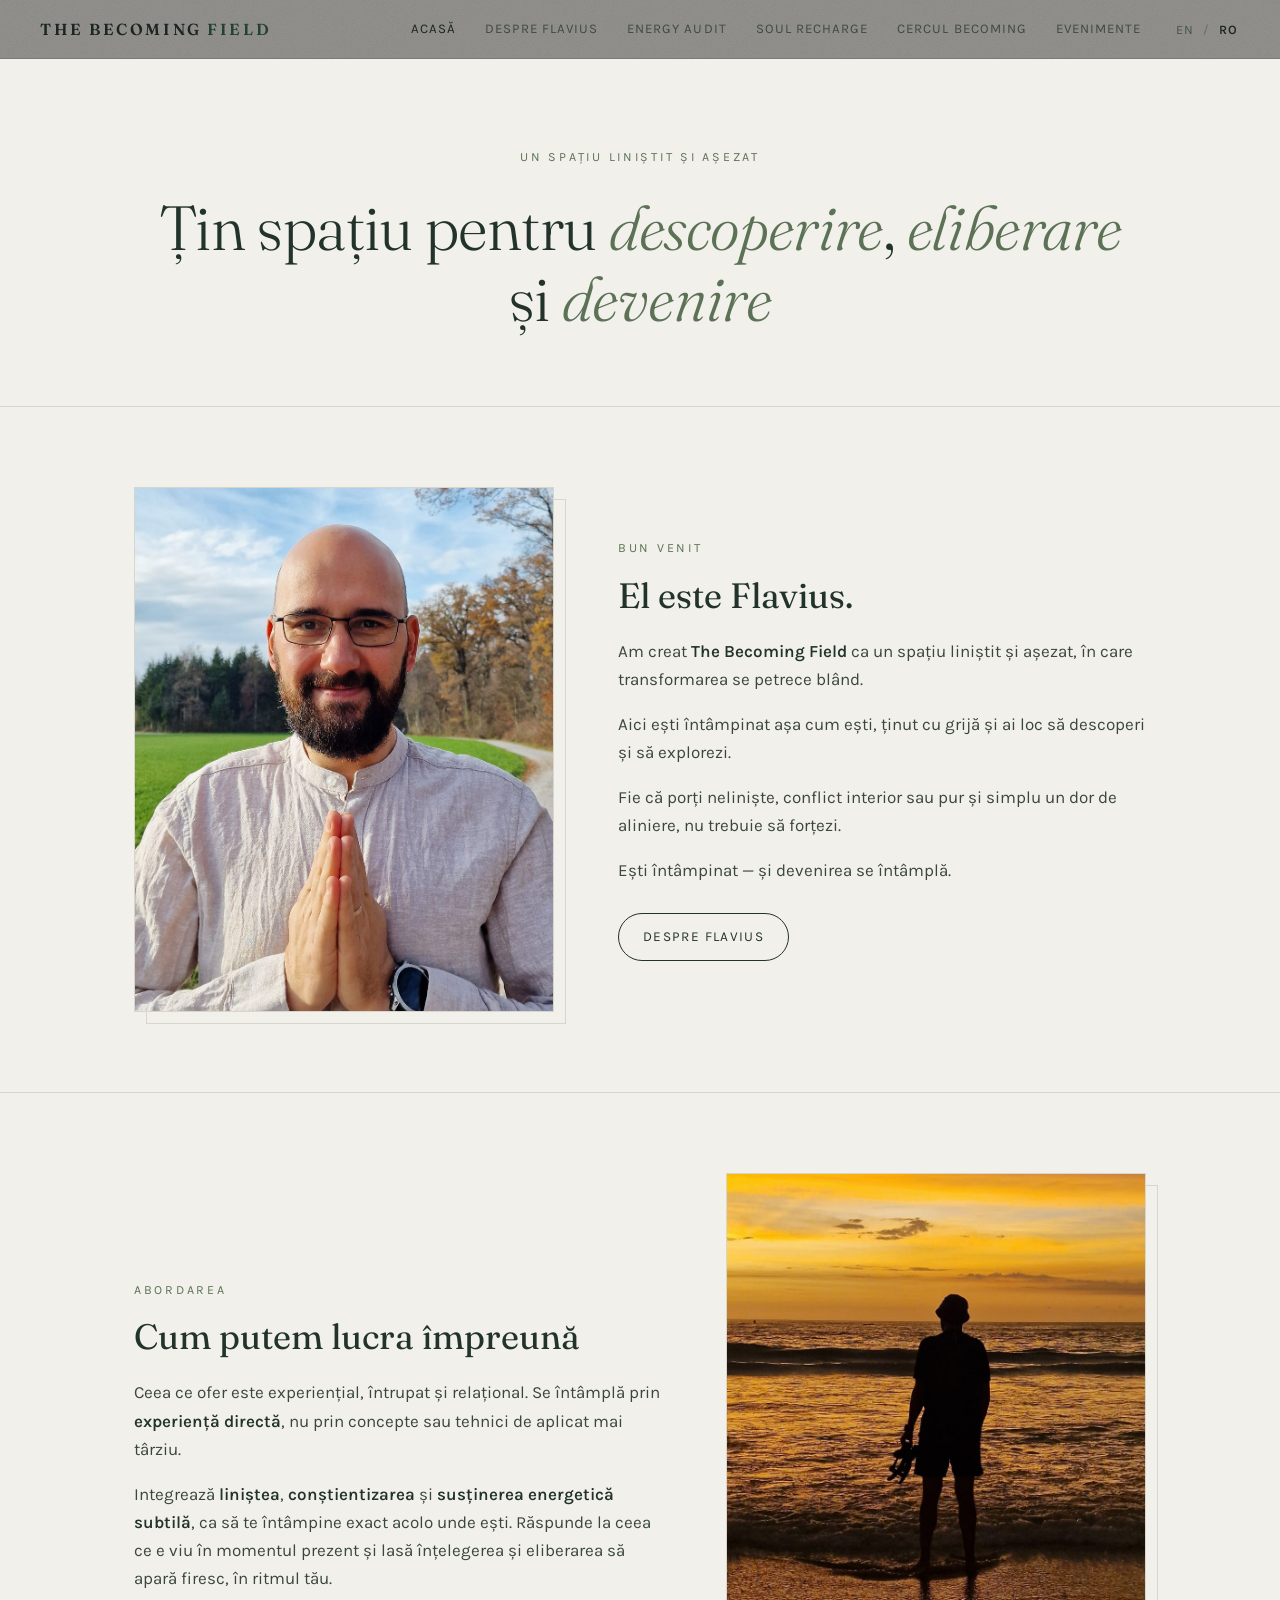
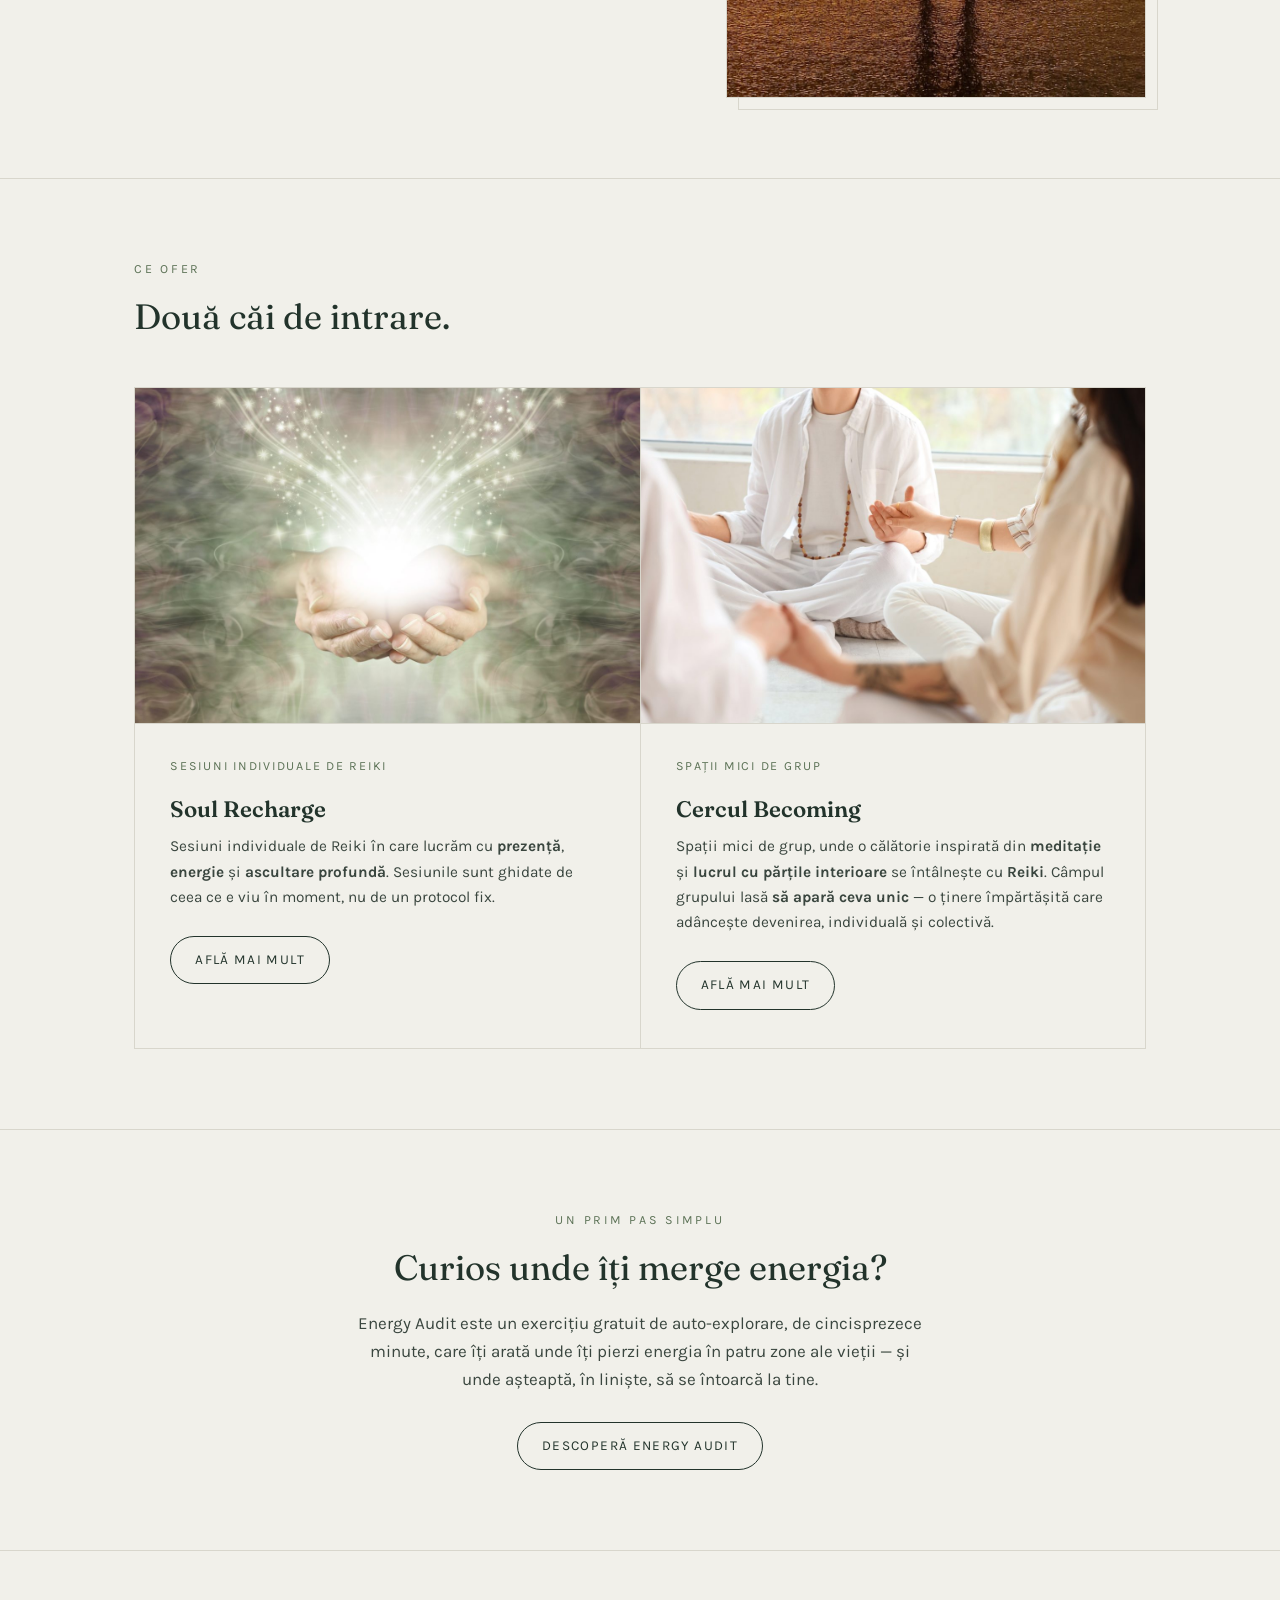
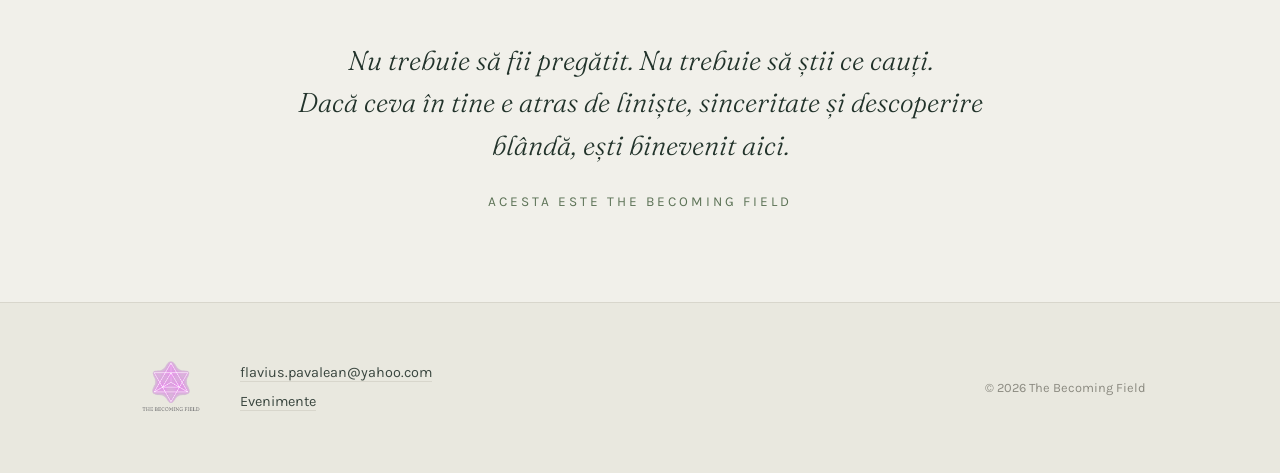
==== commit 6b568cdb: "Add files via upload" ====
--- a/ro/index.html
+++ b/ro/index.html
@@ -40,13 +40,6 @@
   <div class="hero">
     <p class="eyebrow">Un spațiu liniștit și așezat</p>
     <h1>Țin spațiu pentru <em>descoperire</em>, <em>eliberare</em> și <em>devenire</em></h1>
-    <p class="hero-lead">Uneori ajungem într-un punct în care ne simțim blocați — într-un tipar, o emoție, un fel de a fi din care nu mai putem ieși. <em>"Sunt așa și nu mai știu ce să fac cu asta."</em> Te ghidez înapoi la sursa acelui blocaj, acolo unde stă energia ținută, ca să poată curge din nou liber și să te poți întoarce la esența ta.</p>
-    <ul class="promises">
-      <li>Când te simți blocat în același tipar, iar și iar</li>
-      <li>Când o emoție puternică te ține și nu-ți dă drumul</li>
-      <li>Când o porți de atât de mult timp încât pare că ești pur și simplu tu</li>
-    </ul>
-    <a class="btn-cta" data-cal-link="thebecomingfield/discovery-call" data-cal-config='{"theme":"light"}'>Programează un call gratuit de descoperire</a>
   </div>
 
   <section>
@@ -74,7 +67,7 @@
     <div class="section-inner reveal">
       <div class="split flip">
         <div class="media">
-          <img src="../images/couple-sunset.jpg" alt="Flavius și Oana stând împreună, privind apusul peste mare">
+          <img src="../images/sunset-shore.jpg" alt="O siluetă pe malul mării la apus">
         </div>
         <div>
           <p class="section-kicker">Abordarea</p>
@@ -95,7 +88,7 @@
 
       <div class="offers">
         <div class="offer">
-          <img src="../images/flavius-desk.jpg" alt="Flavius la masa de lucru" style="aspect-ratio:3/2;object-fit:cover">
+          <img src="../images/reiki-hands.jpg" alt="Mâini deschise ținând o lumină blândă">
           <div class="offer-body">
             <p class="meta">Sesiuni individuale de Reiki</p>
             <h3>Soul Recharge</h3>
@@ -105,7 +98,7 @@
         </div>
 
         <div class="offer">
-          <div class="photo-empty" style="aspect-ratio:3/2;border-bottom:1px solid var(--line)">Fotografie în curând</div>
+          <img src="../images/circle-group.jpg" alt="Un grup mic stând împreună în meditație">
           <div class="offer-body">
             <p class="meta">Spații mici de grup</p>
             <h3>Cercul Becoming</h3>
@@ -165,10 +158,5 @@
   }
 })();
 </script>
-<script type="text/javascript">
-(function (C, A, L) { let p = function (a, ar) { a.q.push(ar); }; let d = C.document; C.Cal = C.Cal || function () { let cal = C.Cal; let ar = arguments; if (!cal.loaded) { cal.ns = {}; cal.q = cal.q || []; d.head.appendChild(d.createElement("script")).src = A; cal.loaded = true; } if (ar[0] === L) { const api = function () { p(api, arguments); }; const namespace = ar[1]; api.q = api.q || []; if(typeof namespace === "string"){cal.ns[namespace] = cal.ns[namespace] || api;p(cal.ns[namespace], ar);p(cal, ["initNamespace", namespace]);} else p(cal, ar); return;} p(cal, ar); }; })(window, "https://app.cal.com/embed/embed.js", "init");
-Cal("init", {origin:"https://cal.com"});
-Cal("ui", {"theme":"light","styles":{"branding":{"brandColor":"#5C7256"}},"hideEventTypeDetails":false,"layout":"month_view"});
-</script>
 </body>
 </html>
--- a/style.css
+++ b/style.css
@@ -124,89 +124,12 @@
   max-width:16em;margin:0 auto;
 }
 h1 em{font-style:italic;color:var(--moss)}
-.hero-lead{
-  max-width:34em;margin:1.8rem auto 0;
-  font-size:1.08rem;line-height:1.7;color:#3A463F;
-}
-.promises{
-  list-style:none;max-width:30em;margin:2rem auto 0;
-  display:flex;flex-direction:column;gap:.7rem;text-align:left;
-}
-.promises li{
-  position:relative;padding-left:2rem;font-size:1rem;color:#3A463F;
-}
-.promises li::before{
-  content:"";position:absolute;left:0;top:.55em;
-  width:1.1rem;height:2px;background:var(--sun);
-}
-.promises strong{font-weight:600;color:var(--ink)}
-
-/* call-to-action button with subtle breathing motion */
-.btn-cta{
-  display:inline-block;margin-top:2.4rem;
-  font-size:.9rem;letter-spacing:.1em;text-transform:uppercase;
-  text-decoration:none;color:var(--paper);background:var(--moss);
-  padding:1rem 2.4rem;border-radius:999px;border:none;cursor:pointer;
-  font-family:inherit;
-  box-shadow:0 0 0 0 rgba(92,114,86,0.45);
-  animation:cta-breathe 3.2s ease-in-out infinite;
-  transition:background .25s,transform .25s;
-}
-.btn-cta:hover,.btn-cta:focus-visible{
-  background:var(--ink);transform:translateY(-1px);
-  animation-play-state:paused;
-}
-@keyframes cta-breathe{
-  0%,100%{box-shadow:0 0 0 0 rgba(92,114,86,0.40)}
-  50%{box-shadow:0 0 0 12px rgba(92,114,86,0)}
-}
-@media(prefers-reduced-motion:reduce){
-  .btn-cta{animation:none}
-}
 .hero p.lead{
   max-width:var(--measure);margin:1.7rem auto 0;
   font-size:1.05rem;color:#46544C;
 }
 
-/* ---------- split hero (image + text) ---------- */
-.hero-split{
-  display:grid;grid-template-columns:1fr 1fr;
-  align-items:stretch;min-height:62vh;
-  border-bottom:1px solid var(--line);
-}
-.hero-split .hero-img{
-  background-size:cover;background-position:center;
-  min-height:340px;
-}
-.hero-split .hero-copy{
-  display:flex;flex-direction:column;justify-content:center;
-  padding:3.5rem clamp(1.5rem,5vw,4rem);
-}
-.hero-split .hero-copy .eyebrow{margin-bottom:1.1rem}
-.hero-split h1{
-  font-size:clamp(2rem,4.4vw,3.2rem);line-height:1.12;text-align:left;max-width:none;
-}
-.hero-split .hero-copy .hero-lead{margin:1.3rem 0 0;text-align:left}
-.hero-split .promises{margin:1.6rem 0 0;text-align:left}
-.hero-split .btn-cta,.hero-split .btn{align-self:flex-start;margin-top:1.8rem}
-@media(max-width:820px){
-  .hero-split{grid-template-columns:1fr;min-height:0}
-  .hero-split .hero-img{min-height:300px;order:-1}
-  .hero-split .hero-copy{padding:2.6rem 1.5rem 3rem;text-align:center;align-items:center}
-  .hero-split h1,.hero-split .hero-copy .hero-lead,.hero-split .promises{text-align:center}
-  .hero-split .promises{display:inline-block}
-  .hero-split .btn-cta,.hero-split .btn{align-self:center}
-}
-
-/* empty photo placeholder (until real photo is added) */
-.photo-empty{
-  background:#E4E2D8;border:1px dashed #C3C1B5;
-  display:flex;align-items:center;justify-content:center;
-  color:#9B9A90;font-size:.8rem;letter-spacing:.1em;text-transform:uppercase;
-  text-align:center;padding:1rem;width:100%;min-height:200px;
-}
-.hero-split .hero-img.photo-empty{min-height:340px}
-.offer .photo-empty{aspect-ratio:3/2;min-height:0}
+/* ---------- sections ---------- */
 section{border-top:1px solid var(--line)}
 .section-inner{
   max-width:var(--maxw);margin:0 auto;
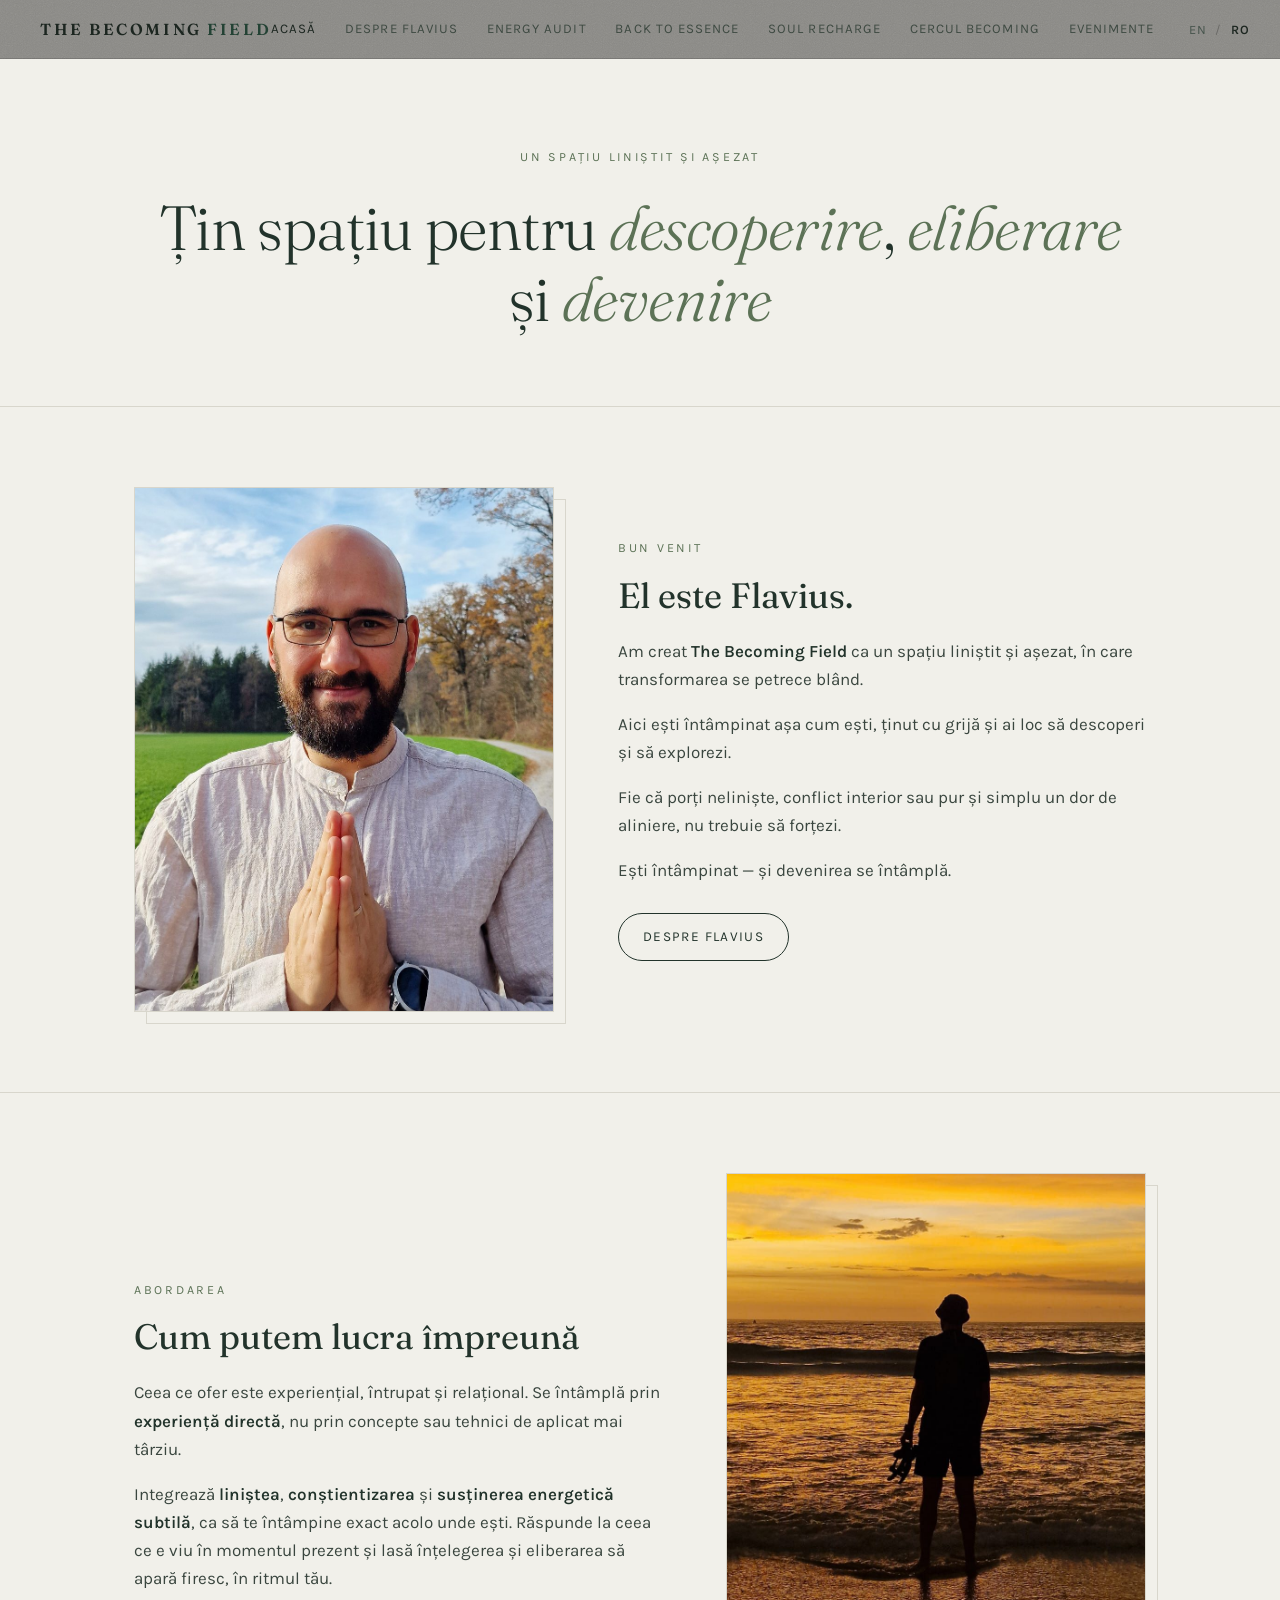
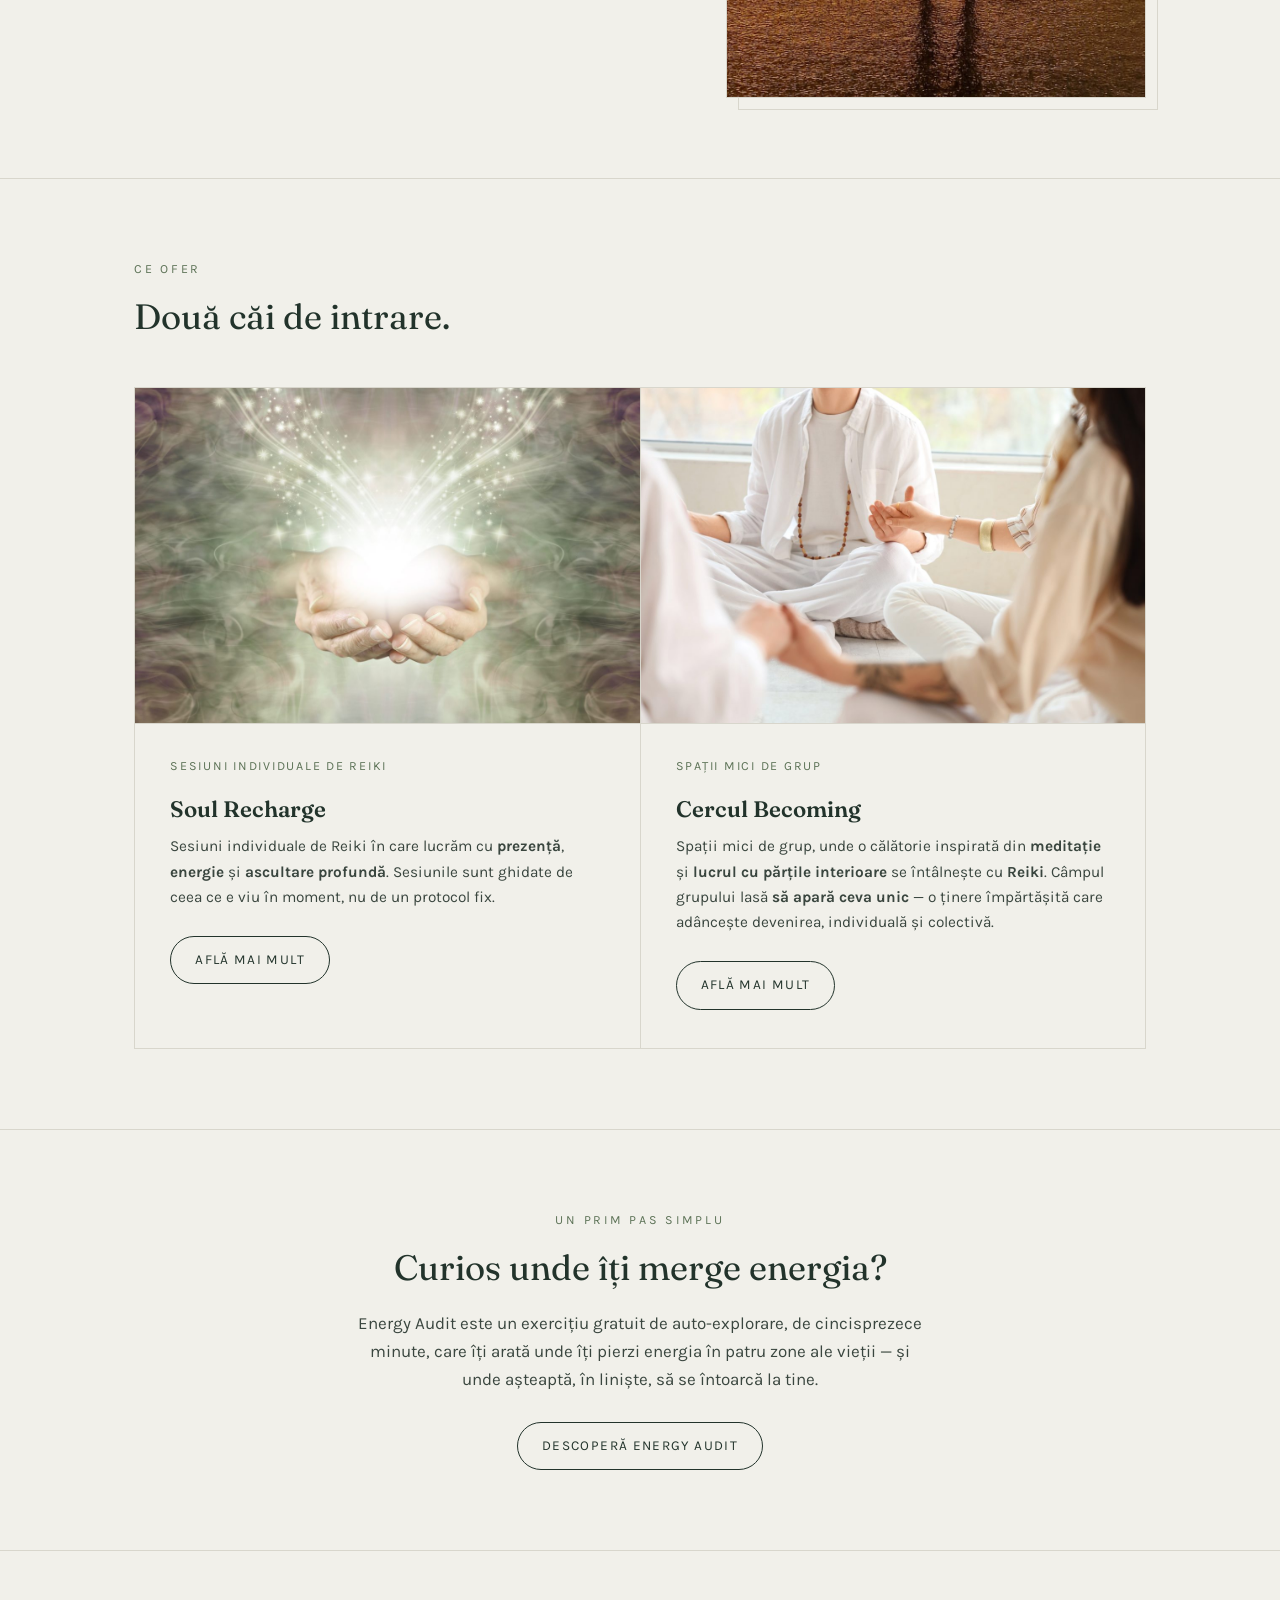
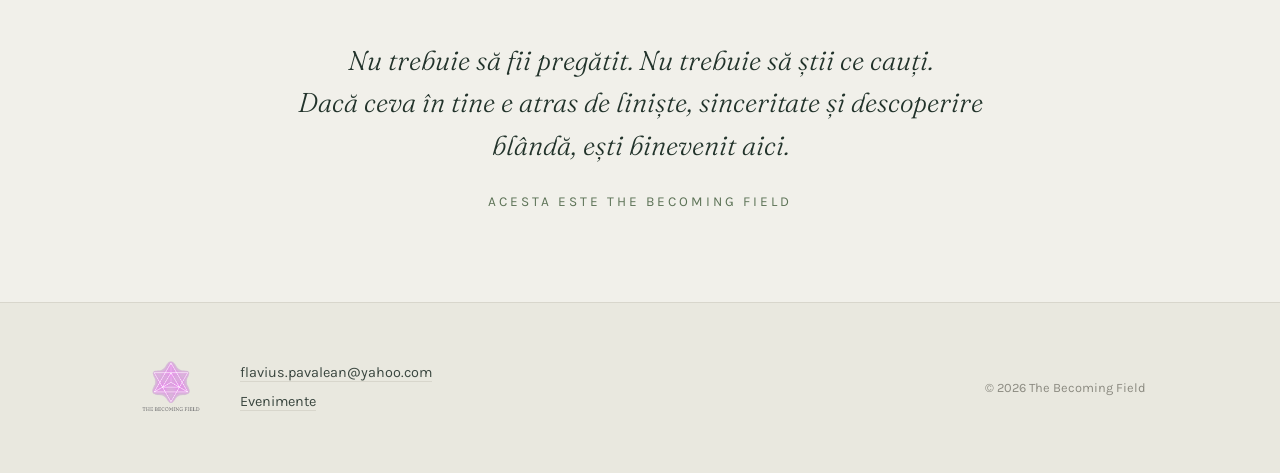
==== commit fd2e1a75: "Add files via upload" ====
--- a/ro/index.html
+++ b/ro/index.html
@@ -24,6 +24,7 @@
       <a href="index.html" aria-current="page">Acasă</a>
       <a href="despre-flavius.html">Despre Flavius</a>
       <a href="energy-audit.html">Energy Audit</a>
+      <a href="back-to-essence.html">Back to Essence</a>
       <a href="soul-recharge.html">Soul Recharge</a>
       <a href="cercul-becoming.html">Cercul Becoming</a>
       <a href="https://www.meetup.com/blooming-soul-journeys-freedom-presence-inner-peace/" target="_blank" rel="noopener">Evenimente</a>
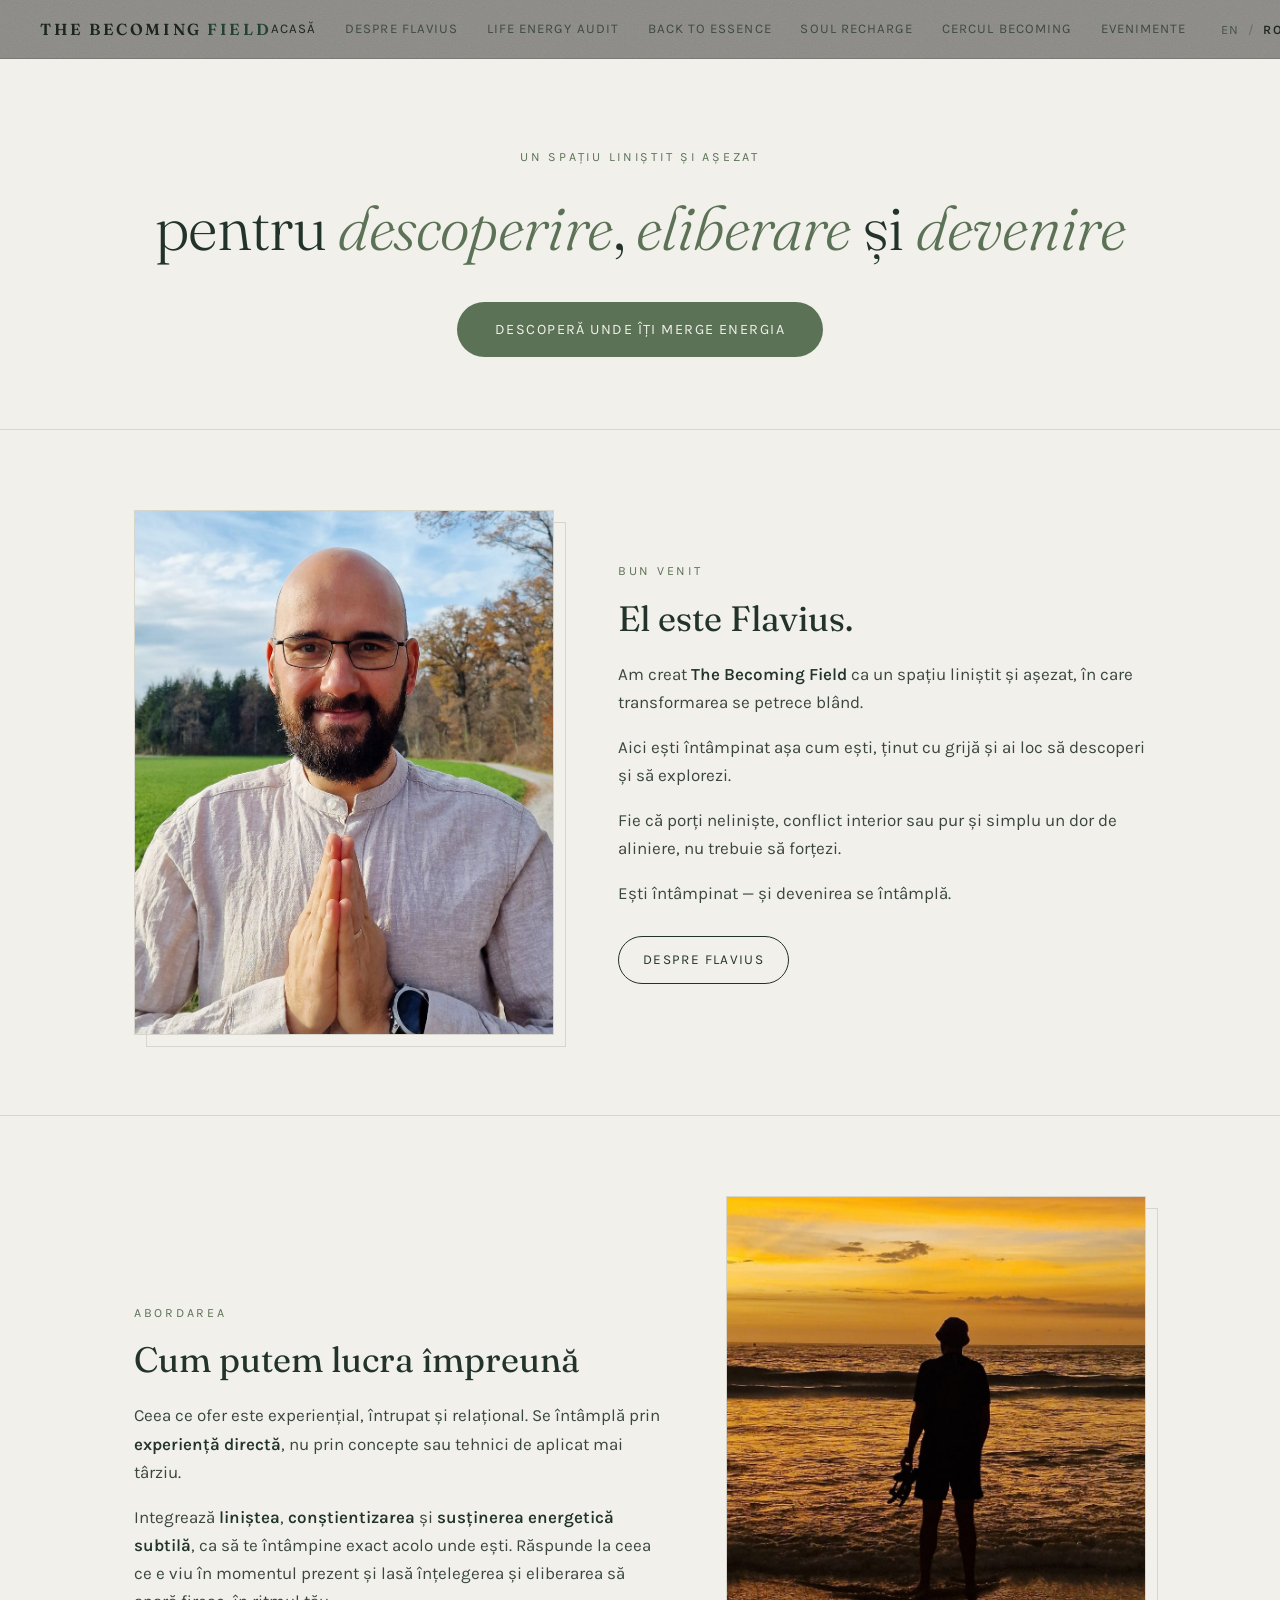
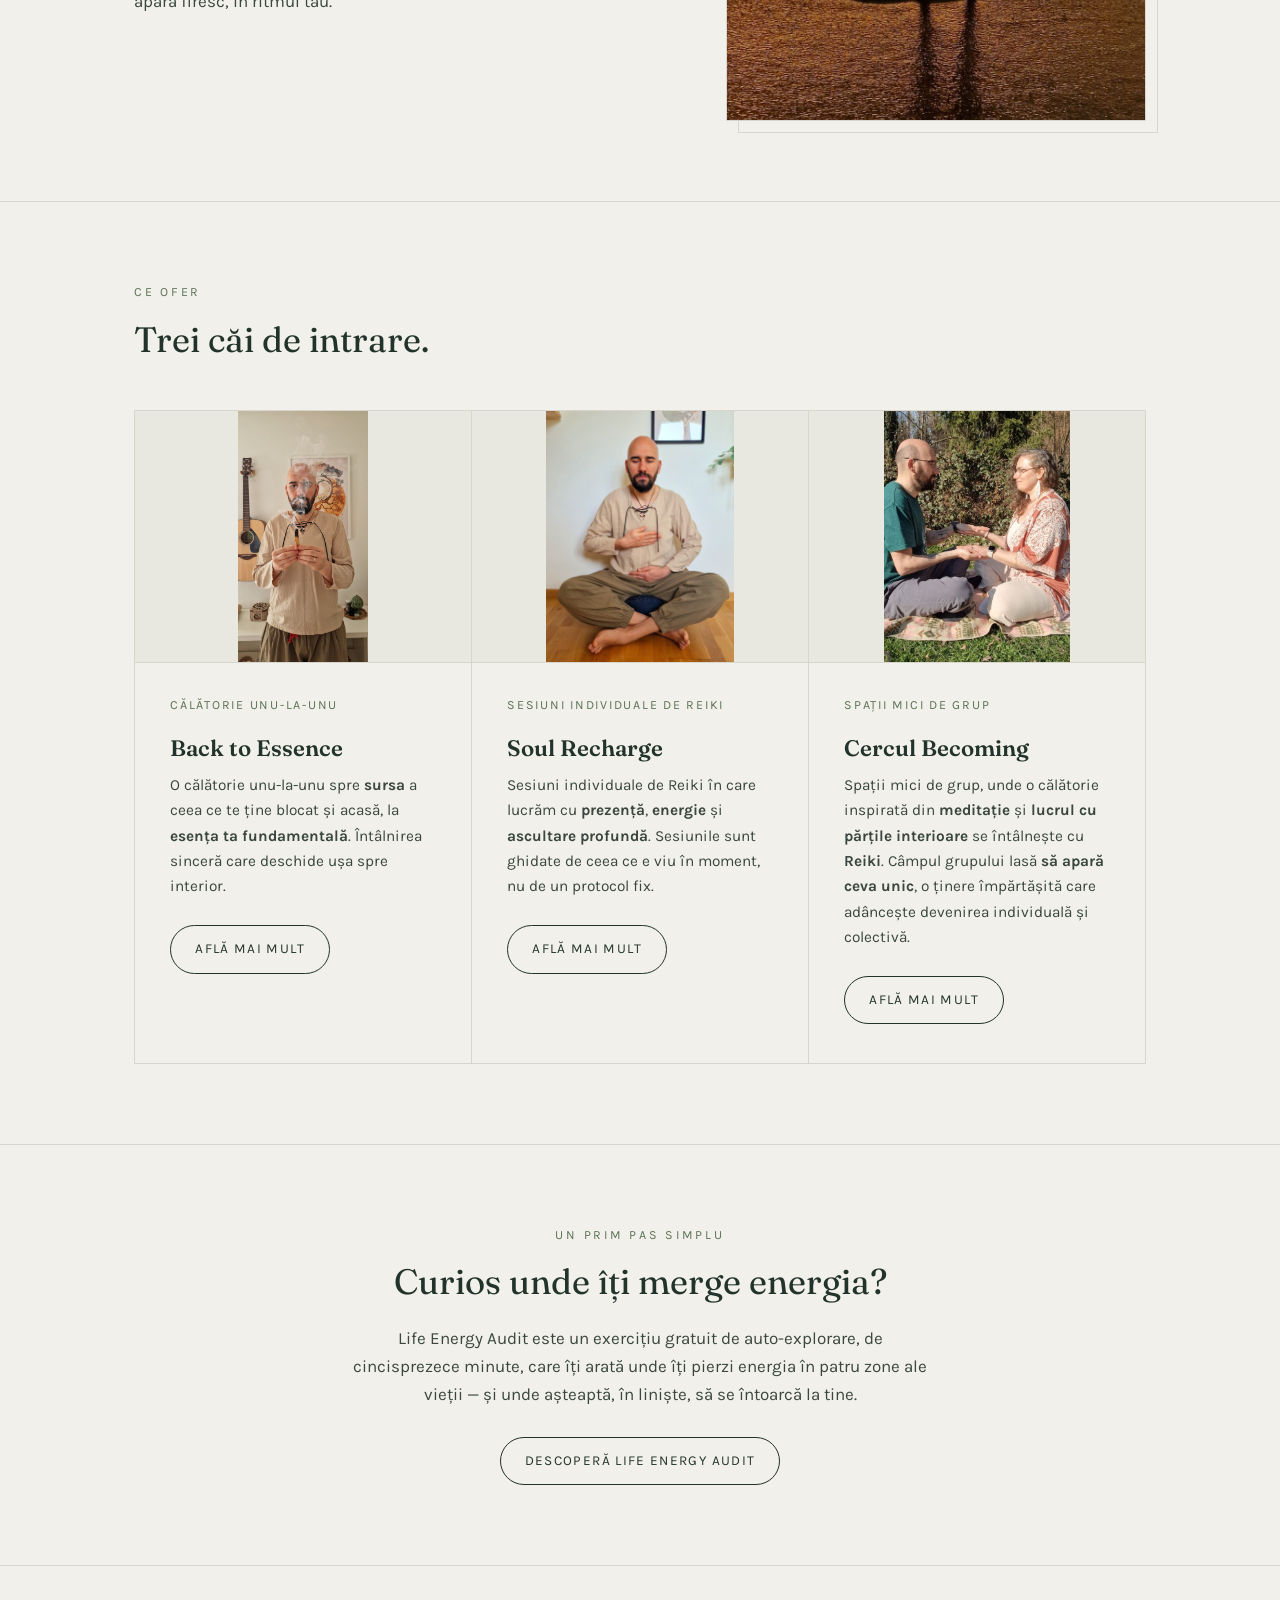
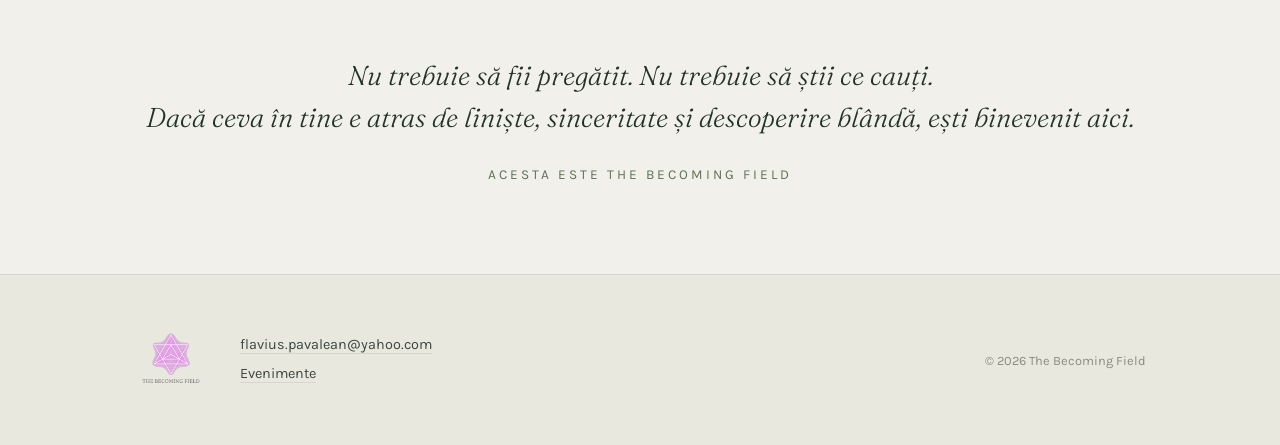
==== commit 55fa1a79: "Add files via upload" ====
--- a/ro/index.html
+++ b/ro/index.html
@@ -23,7 +23,7 @@
       <nav class="links" aria-label="Principal">
       <a href="index.html" aria-current="page">Acasă</a>
       <a href="despre-flavius.html">Despre Flavius</a>
-      <a href="energy-audit.html">Energy Audit</a>
+      <a href="energy-audit.html">Life Energy Audit</a>
       <a href="back-to-essence.html">Back to Essence</a>
       <a href="soul-recharge.html">Soul Recharge</a>
       <a href="cercul-becoming.html">Cercul Becoming</a>
@@ -40,7 +40,8 @@
 
   <div class="hero">
     <p class="eyebrow">Un spațiu liniștit și așezat</p>
-    <h1>Țin spațiu pentru <em>descoperire</em>, <em>eliberare</em> și <em>devenire</em></h1>
+    <h1>pentru <em>descoperire</em>, <em>eliberare</em> și <em>devenire</em></h1>
+    <a class="btn-cta" href="energy-audit.html">Descoperă unde îți merge energia</a>
   </div>
 
   <section>
@@ -85,11 +86,21 @@
   <section>
     <div class="section-inner reveal">
       <p class="section-kicker">Ce ofer</p>
-      <h2 class="section-title">Două căi de intrare.</h2>
+      <h2 class="section-title">Trei căi de intrare.</h2>
 
-      <div class="offers">
+      <div class="offers offers-3">
         <div class="offer">
-          <img src="../images/reiki-hands.jpg" alt="Mâini deschise ținând o lumină blândă">
+          <img class="contain" src="../images/flavius-incense.jpg" alt="Flavius ținând palo santo">
+          <div class="offer-body">
+            <p class="meta">Călătorie unu-la-unu</p>
+            <h3>Back to Essence</h3>
+            <p>O călătorie unu-la-unu spre <strong>sursa</strong> a ceea ce te ține blocat și acasă, la <strong>esența ta fundamentală</strong>. Întâlnirea sinceră care deschide ușa spre interior.</p>
+          </div>
+          <a class="btn" href="back-to-essence.html">Află mai mult</a>
+        </div>
+
+        <div class="offer">
+          <img class="contain" src="../images/flavius-meditation.jpg" alt="Flavius meditând cu mâinile pe piept și abdomen">
           <div class="offer-body">
             <p class="meta">Sesiuni individuale de Reiki</p>
             <h3>Soul Recharge</h3>
@@ -99,11 +110,11 @@
         </div>
 
         <div class="offer">
-          <img src="../images/circle-group.jpg" alt="Un grup mic stând împreună în meditație">
+          <img class="contain" src="../images/circle-practice.jpg" alt="Două persoane stând față în față în natură, cu mâinile unite">
           <div class="offer-body">
             <p class="meta">Spații mici de grup</p>
             <h3>Cercul Becoming</h3>
-            <p>Spații mici de grup, unde o călătorie inspirată din <strong>meditație</strong> și <strong>lucrul cu părțile interioare</strong> se întâlnește cu <strong>Reiki</strong>. Câmpul grupului lasă <strong>să apară ceva unic</strong> — o ținere împărtășită care adâncește devenirea, individuală și colectivă.</p>
+            <p>Spații mici de grup, unde o călătorie inspirată din <strong>meditație</strong> și <strong>lucrul cu părțile interioare</strong> se întâlnește cu <strong>Reiki</strong>. Câmpul grupului lasă <strong>să apară ceva unic</strong>, o ținere împărtășită care adâncește devenirea individuală și colectivă.</p>
           </div>
           <a class="btn" href="cercul-becoming.html">Află mai mult</a>
         </div>
@@ -116,9 +127,9 @@
       <p class="section-kicker" style="color:var(--moss)">Un prim pas simplu</p>
       <h2 class="section-title" style="margin:0 auto 1.2rem">Curios unde îți merge energia?</h2>
       <div class="prose" style="margin:0 auto">
-        <p>Energy Audit este un exercițiu gratuit de auto-explorare, de cincisprezece minute, care îți arată unde îți pierzi energia în patru zone ale vieții — și unde așteaptă, în liniște, să se întoarcă la tine.</p>
+        <p>Life Energy Audit este un exercițiu gratuit de auto-explorare, de cincisprezece minute, care îți arată unde îți pierzi energia în patru zone ale vieții — și unde așteaptă, în liniște, să se întoarcă la tine.</p>
       </div>
-      <a class="btn" href="energy-audit.html" style="margin-top:1.8rem">Descoperă Energy Audit</a>
+      <a class="btn" href="energy-audit.html" style="margin-top:1.8rem">Descoperă Life Energy Audit</a>
     </div>
   </section>
 
--- a/style.css
+++ b/style.css
@@ -129,6 +129,26 @@
   font-size:1.05rem;color:#46544C;
 }
 
+/* call-to-action button with subtle breathing motion */
+.btn-cta{
+  display:inline-block;margin-top:2.4rem;
+  font-size:.9rem;letter-spacing:.1em;text-transform:uppercase;
+  text-decoration:none;color:var(--paper);background:var(--moss);
+  padding:1rem 2.4rem;border-radius:999px;border:none;cursor:pointer;
+  font-family:inherit;
+  box-shadow:0 0 0 0 rgba(92,114,86,0.45);
+  animation:cta-breathe 3.2s ease-in-out infinite;
+  transition:background .25s,transform .25s;
+}
+.btn-cta:hover,.btn-cta:focus-visible{
+  background:var(--ink);transform:translateY(-1px);animation-play-state:paused;
+}
+@keyframes cta-breathe{
+  0%,100%{box-shadow:0 0 0 0 rgba(92,114,86,0.40)}
+  50%{box-shadow:0 0 0 12px rgba(92,114,86,0)}
+}
+@media(prefers-reduced-motion:reduce){.btn-cta{animation:none}}
+
 /* ---------- sections ---------- */
 section{border-top:1px solid var(--line)}
 .section-inner{
@@ -149,7 +169,7 @@
 .prose strong{font-weight:600;color:var(--ink)}
 .prose ul{list-style:none}
 .prose li{padding-left:1.4em;position:relative;margin-top:.45em}
-.prose li::before{content:"";position:absolute;left:0;top:.62em;width:.55em;height:2px;background:var(--sun)}
+.prose li::before{content:"";position:absolute;left:0;top:.68em;width:14px;height:1px;background:var(--sun)}
 .prose em{font-family:'Fraunces',serif;font-style:italic}
 
 /* two-column media layout */
@@ -191,14 +211,17 @@
 
 /* offers grid (home) */
 .offers{display:grid;grid-template-columns:1fr 1fr;gap:1px;background:var(--line);border:1px solid var(--line);margin-top:3rem}
+.offers-3{grid-template-columns:1fr 1fr 1fr}
 .offer{background:var(--paper);padding:0 0 2.4rem;display:flex;flex-direction:column}
 .offer:hover{background:#EDECE4}
 .offer img{width:100%;aspect-ratio:3/2;object-fit:cover;border-bottom:1px solid var(--line)}
+.offer img.contain{object-fit:contain;background:#E9E8E0;aspect-ratio:4/3}
 .offer .offer-body{padding:2rem 2.2rem 0}
 .offer h3{font-family:'Fraunces',serif;font-weight:600;font-size:1.4rem;margin-bottom:.4rem}
 .offer .meta{font-size:.78rem;letter-spacing:.14em;text-transform:uppercase;color:var(--moss);margin-bottom:.9rem}
 .offer p{font-size:.96rem;color:#3A463F}
 .offer .btn{margin:1.6rem 2.2rem 0;align-self:flex-start}
+@media(max-width:880px){.offers-3{grid-template-columns:1fr}}
 @media(max-width:760px){.offers{grid-template-columns:1fr}}
 
 /* quiet full-width quote band */
@@ -257,11 +280,11 @@
 .cards2{display:grid;grid-template-columns:1fr 1fr;gap:1.5rem;margin-top:2.5rem}
 .icard{border:1px solid var(--line);padding:2rem;background:#F5F4EF}
 .icard h3{font-family:'Fraunces',serif;font-weight:600;font-size:1.15rem;margin-bottom:.8rem}
-.icard h3::after{content:"";display:block;width:34px;height:2px;background:var(--sun);margin-top:.6rem}
+.icard h3::after{content:"";display:block;width:34px;height:1px;background:var(--sun);margin-top:.6rem}
 .icard p,.icard li{font-size:.93rem;color:#3A463F}
 .icard ul{list-style:none;margin-top:.4rem}
 .icard li{padding-left:1.3em;position:relative;margin-top:.4em}
-.icard li::before{content:"";position:absolute;left:0;top:.6em;width:.5em;height:2px;background:var(--sun)}
+.icard li::before{content:"";position:absolute;left:0;top:.66em;width:14px;height:1px;background:var(--sun)}
 @media(max-width:760px){.cards2{grid-template-columns:1fr}}
 
 /* closing invitation */
@@ -270,7 +293,7 @@
 .closing p.invite{
   font-family:'Fraunces',serif;font-weight:300;font-style:italic;
   font-size:clamp(1.25rem,2.8vw,1.7rem);line-height:1.55;
-  max-width:28em;margin:0 auto;
+  max-width:40em;margin:0 auto;
 }
 .closing p.signature{
   margin-top:1.6rem;font-size:.85rem;letter-spacing:.22em;
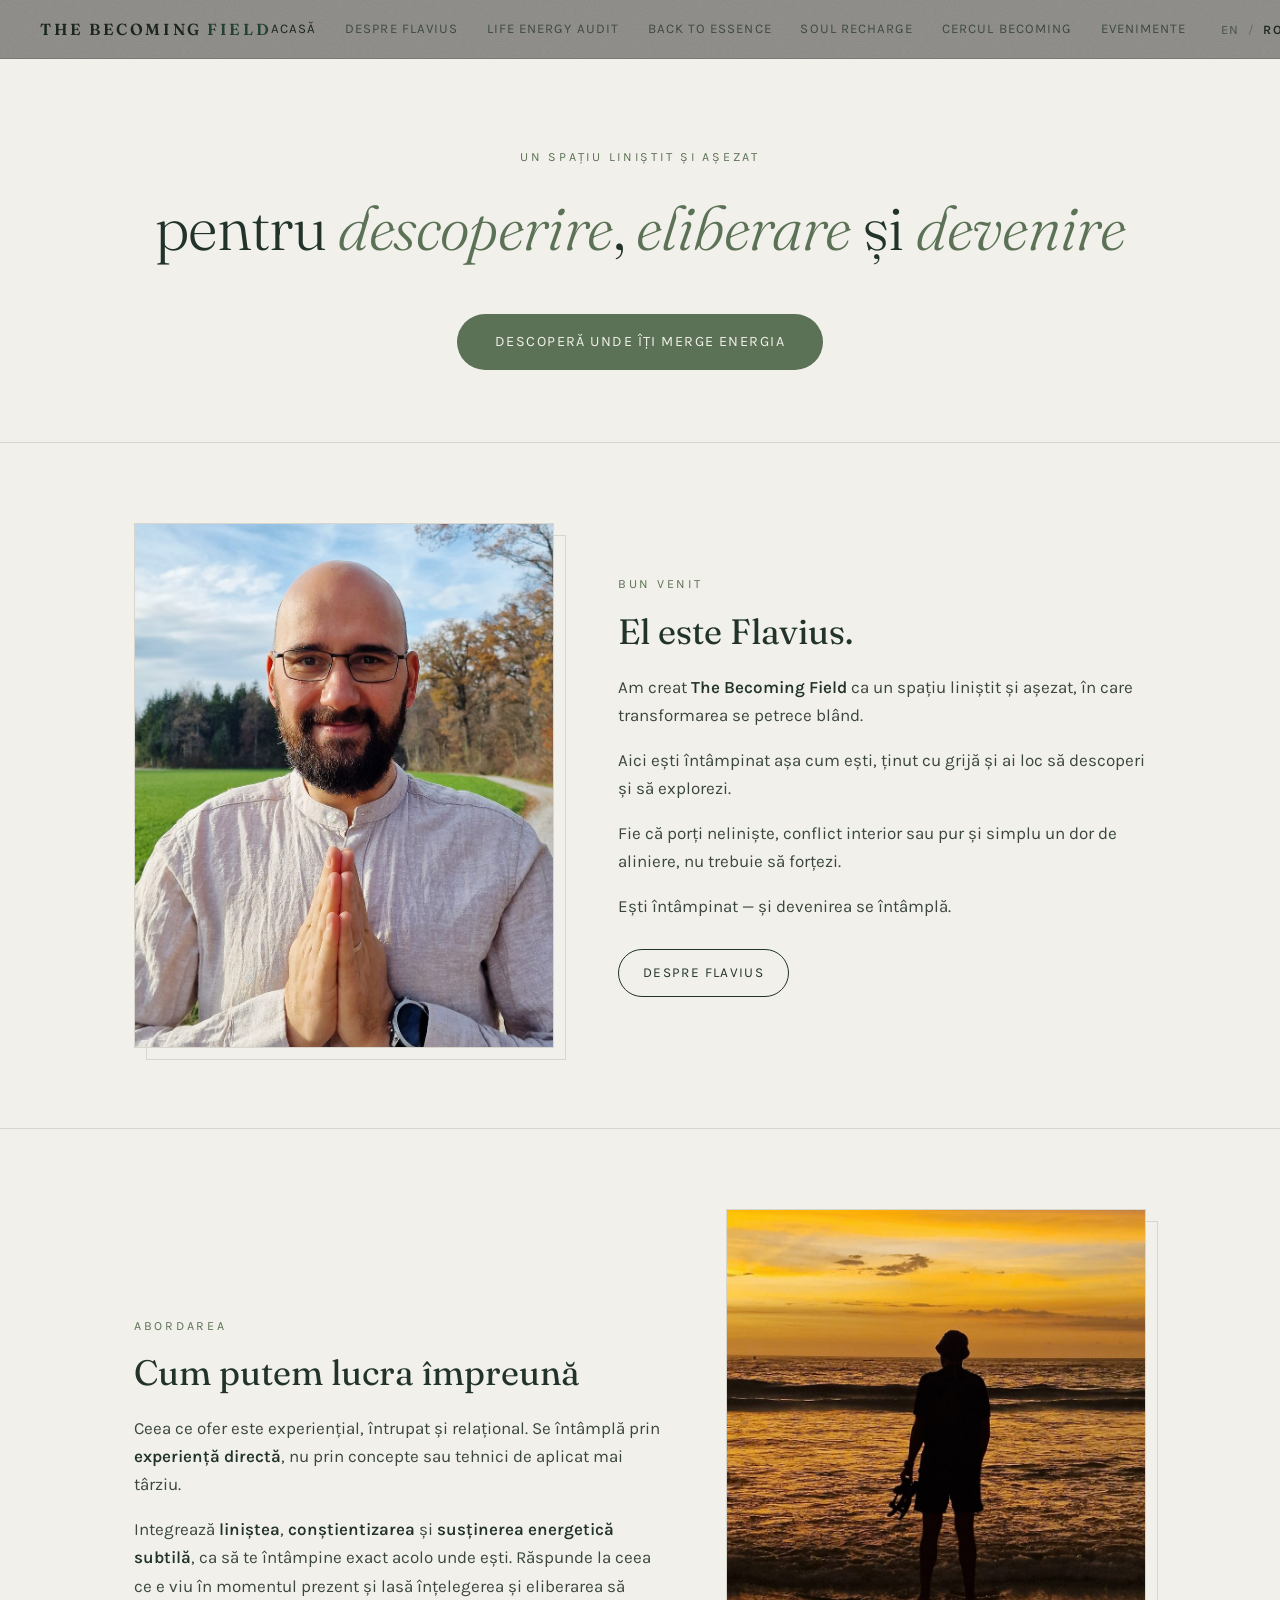
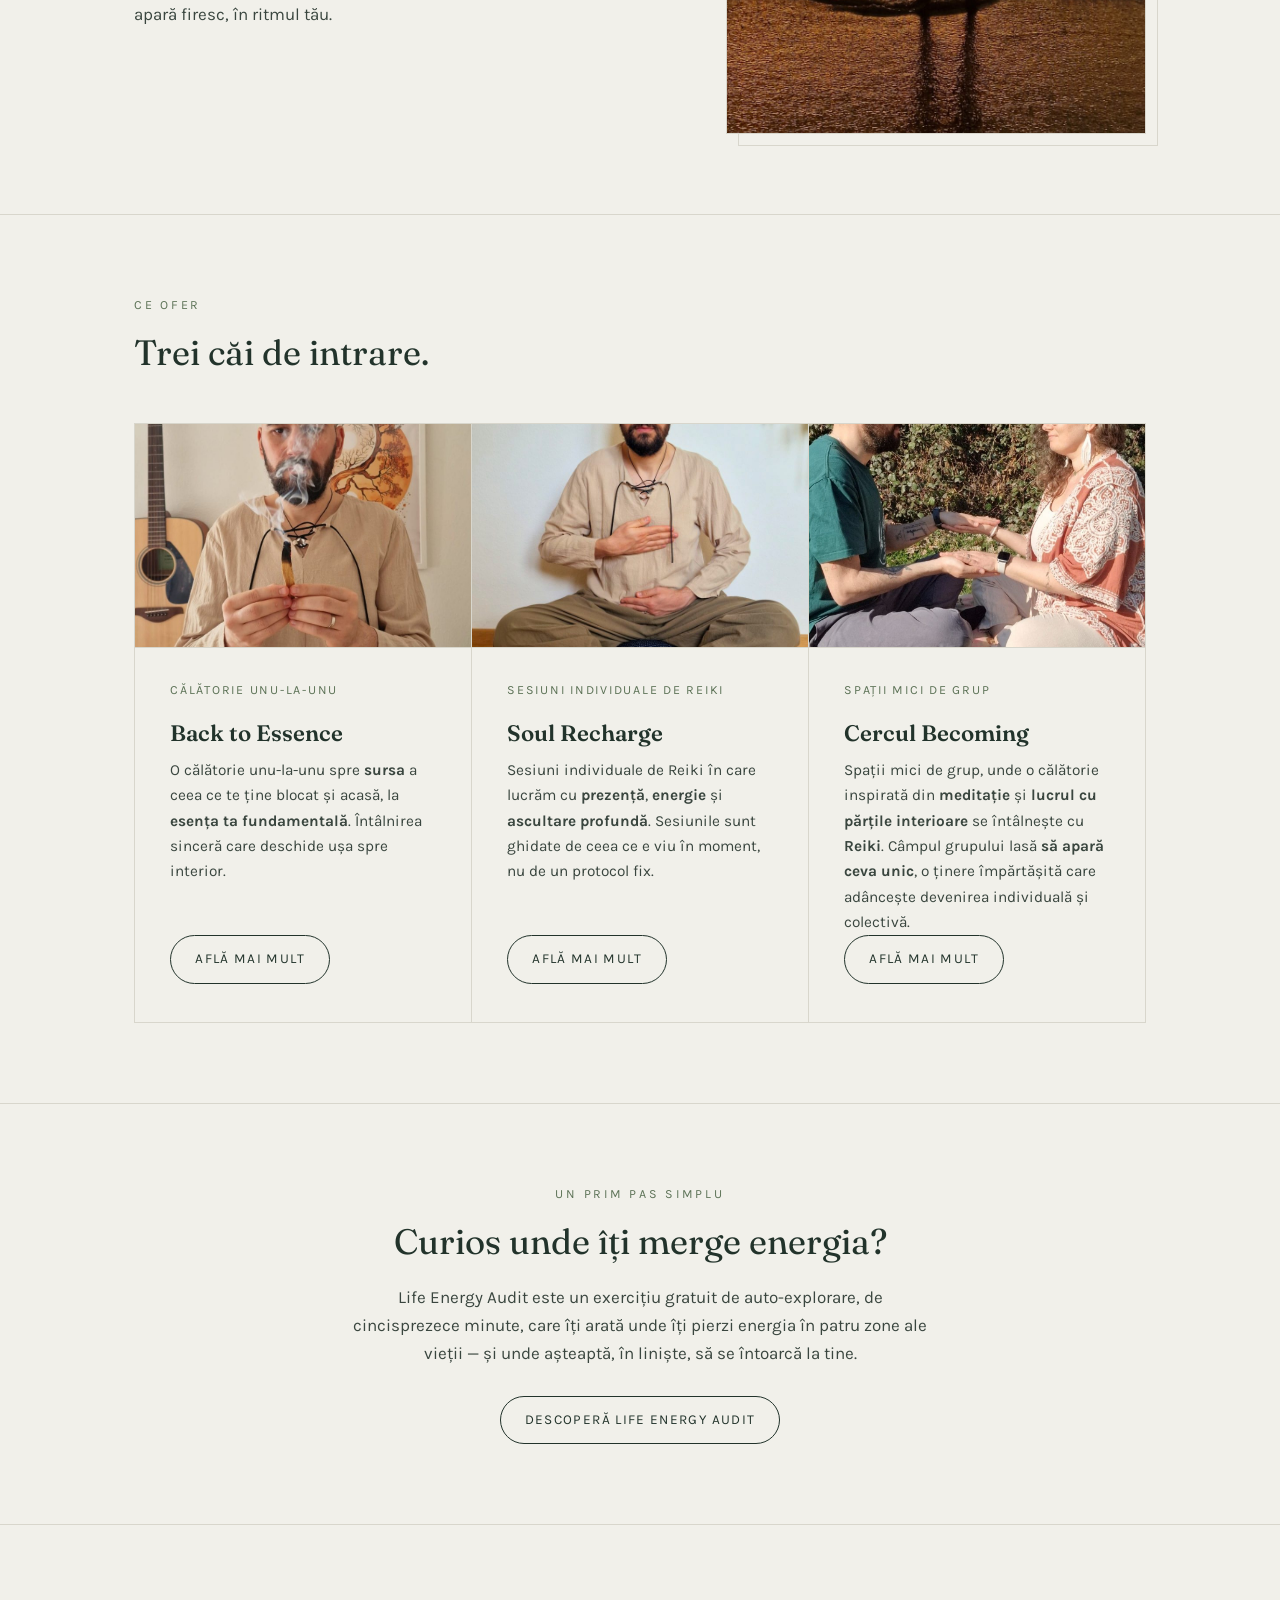
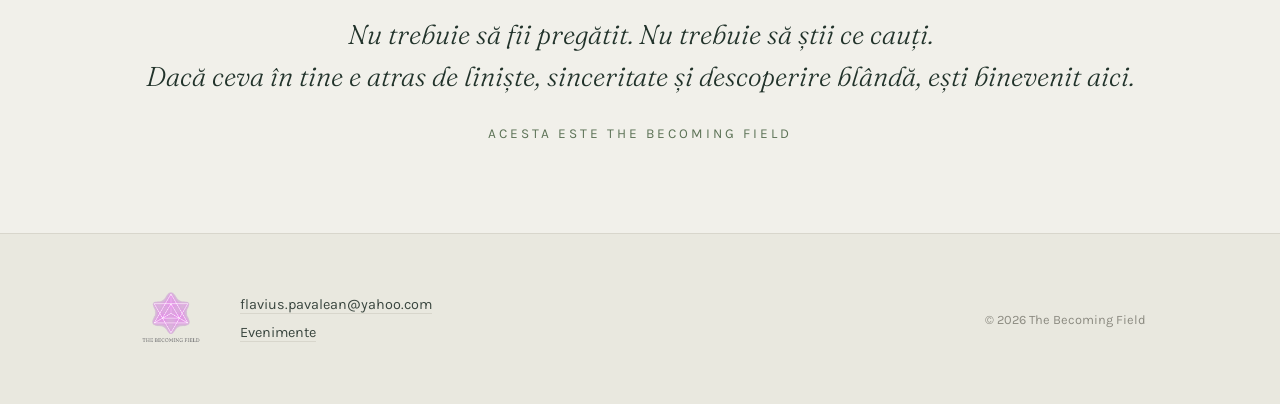
==== commit fde9b677: "Add files via upload" ====
--- a/ro/index.html
+++ b/ro/index.html
@@ -90,7 +90,7 @@
 
       <div class="offers offers-3">
         <div class="offer">
-          <img class="contain" src="../images/flavius-incense.jpg" alt="Flavius ținând palo santo">
+          <img src="../images/flavius-incense-card.jpg" alt="Flavius ținând palo santo">
           <div class="offer-body">
             <p class="meta">Călătorie unu-la-unu</p>
             <h3>Back to Essence</h3>
--- a/style.css
+++ b/style.css
@@ -131,7 +131,7 @@
 
 /* call-to-action button with subtle breathing motion */
 .btn-cta{
-  display:inline-block;margin-top:2.4rem;
+  display:inline-block;margin-top:3.2rem;
   font-size:.9rem;letter-spacing:.1em;text-transform:uppercase;
   text-decoration:none;color:var(--paper);background:var(--moss);
   padding:1rem 2.4rem;border-radius:999px;border:none;cursor:pointer;
@@ -155,6 +155,11 @@
   max-width:var(--maxw);margin:0 auto;
   padding:5rem 1.5rem;
 }
+/* full-width, centered text variant */
+.section-inner.wide{max-width:none;text-align:center}
+.section-inner.wide .section-kicker{text-align:center}
+.section-inner.wide .section-title{text-align:center;margin-left:auto;margin-right:auto}
+.section-inner.wide .prose{max-width:46em;margin-left:auto;margin-right:auto;text-align:center}
 .section-kicker{
   font-size:.78rem;letter-spacing:.22em;text-transform:uppercase;
   color:var(--moss);margin-bottom:1rem;
@@ -168,8 +173,9 @@
 .prose p+p,.prose ul+p,.prose p+ul{margin-top:1em}
 .prose strong{font-weight:600;color:var(--ink)}
 .prose ul{list-style:none}
-.prose li{padding-left:1.4em;position:relative;margin-top:.45em}
-.prose li::before{content:"";position:absolute;left:0;top:.68em;width:14px;height:1px;background:var(--sun)}
+.prose li{padding-left:1.4em;position:relative;margin-top:.45em;display:flex;align-items:baseline}
+.prose li::before{content:"";flex:0 0 14px;width:14px;height:1px;background:var(--sun);position:absolute;left:0;top:.68em}
+.prose li:first-child{margin-top:0}
 .prose em{font-family:'Fraunces',serif;font-style:italic}
 
 /* two-column media layout */
@@ -210,18 +216,17 @@
 .btn.solid:hover,.btn.solid:focus-visible{background:var(--moss);border-color:var(--moss)}
 
 /* offers grid (home) */
-.offers{display:grid;grid-template-columns:1fr 1fr;gap:1px;background:var(--line);border:1px solid var(--line);margin-top:3rem}
+.offers{display:grid;grid-template-columns:1fr 1fr;gap:1px;background:var(--line);border:1px solid var(--line);margin-top:3rem;align-items:stretch}
 .offers-3{grid-template-columns:1fr 1fr 1fr}
-.offer{background:var(--paper);padding:0 0 2.4rem;display:flex;flex-direction:column}
+.offer{background:var(--paper);padding:0 0 2.4rem;display:flex;flex-direction:column;height:100%}
 .offer:hover{background:#EDECE4}
 .offer img{width:100%;aspect-ratio:3/2;object-fit:cover;border-bottom:1px solid var(--line)}
-.offer img.contain{object-fit:contain;background:#E9E8E0;aspect-ratio:4/3}
-.offer .offer-body{padding:2rem 2.2rem 0}
+.offer .offer-body{padding:2rem 2.2rem 0;flex:1}
 .offer h3{font-family:'Fraunces',serif;font-weight:600;font-size:1.4rem;margin-bottom:.4rem}
 .offer .meta{font-size:.78rem;letter-spacing:.14em;text-transform:uppercase;color:var(--moss);margin-bottom:.9rem}
 .offer p{font-size:.96rem;color:#3A463F}
-.offer .btn{margin:1.6rem 2.2rem 0;align-self:flex-start}
-@media(max-width:880px){.offers-3{grid-template-columns:1fr}}
+.offer .btn{margin:1.6rem 2.2rem 0;align-self:flex-start;margin-top:auto}
+@media(max-width:680px){.offers-3{grid-template-columns:1fr}}
 @media(max-width:760px){.offers{grid-template-columns:1fr}}
 
 /* quiet full-width quote band */
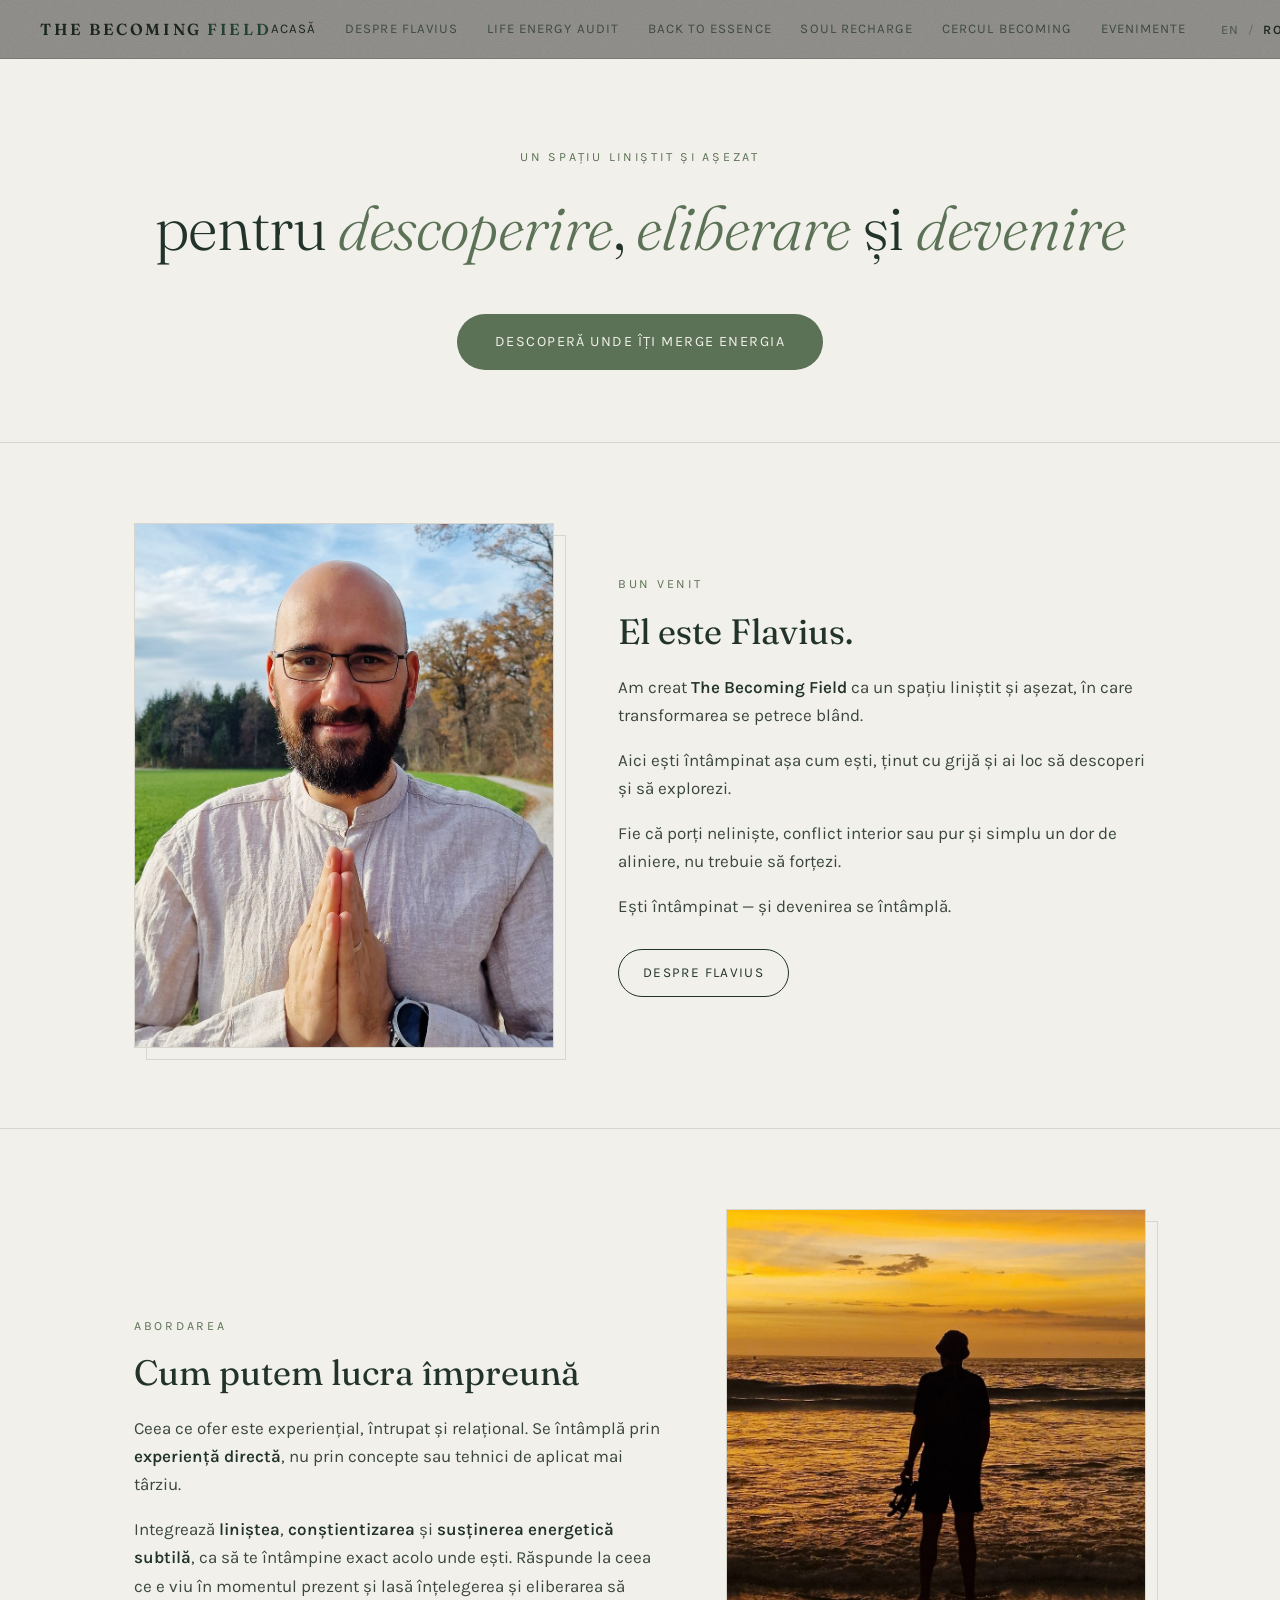
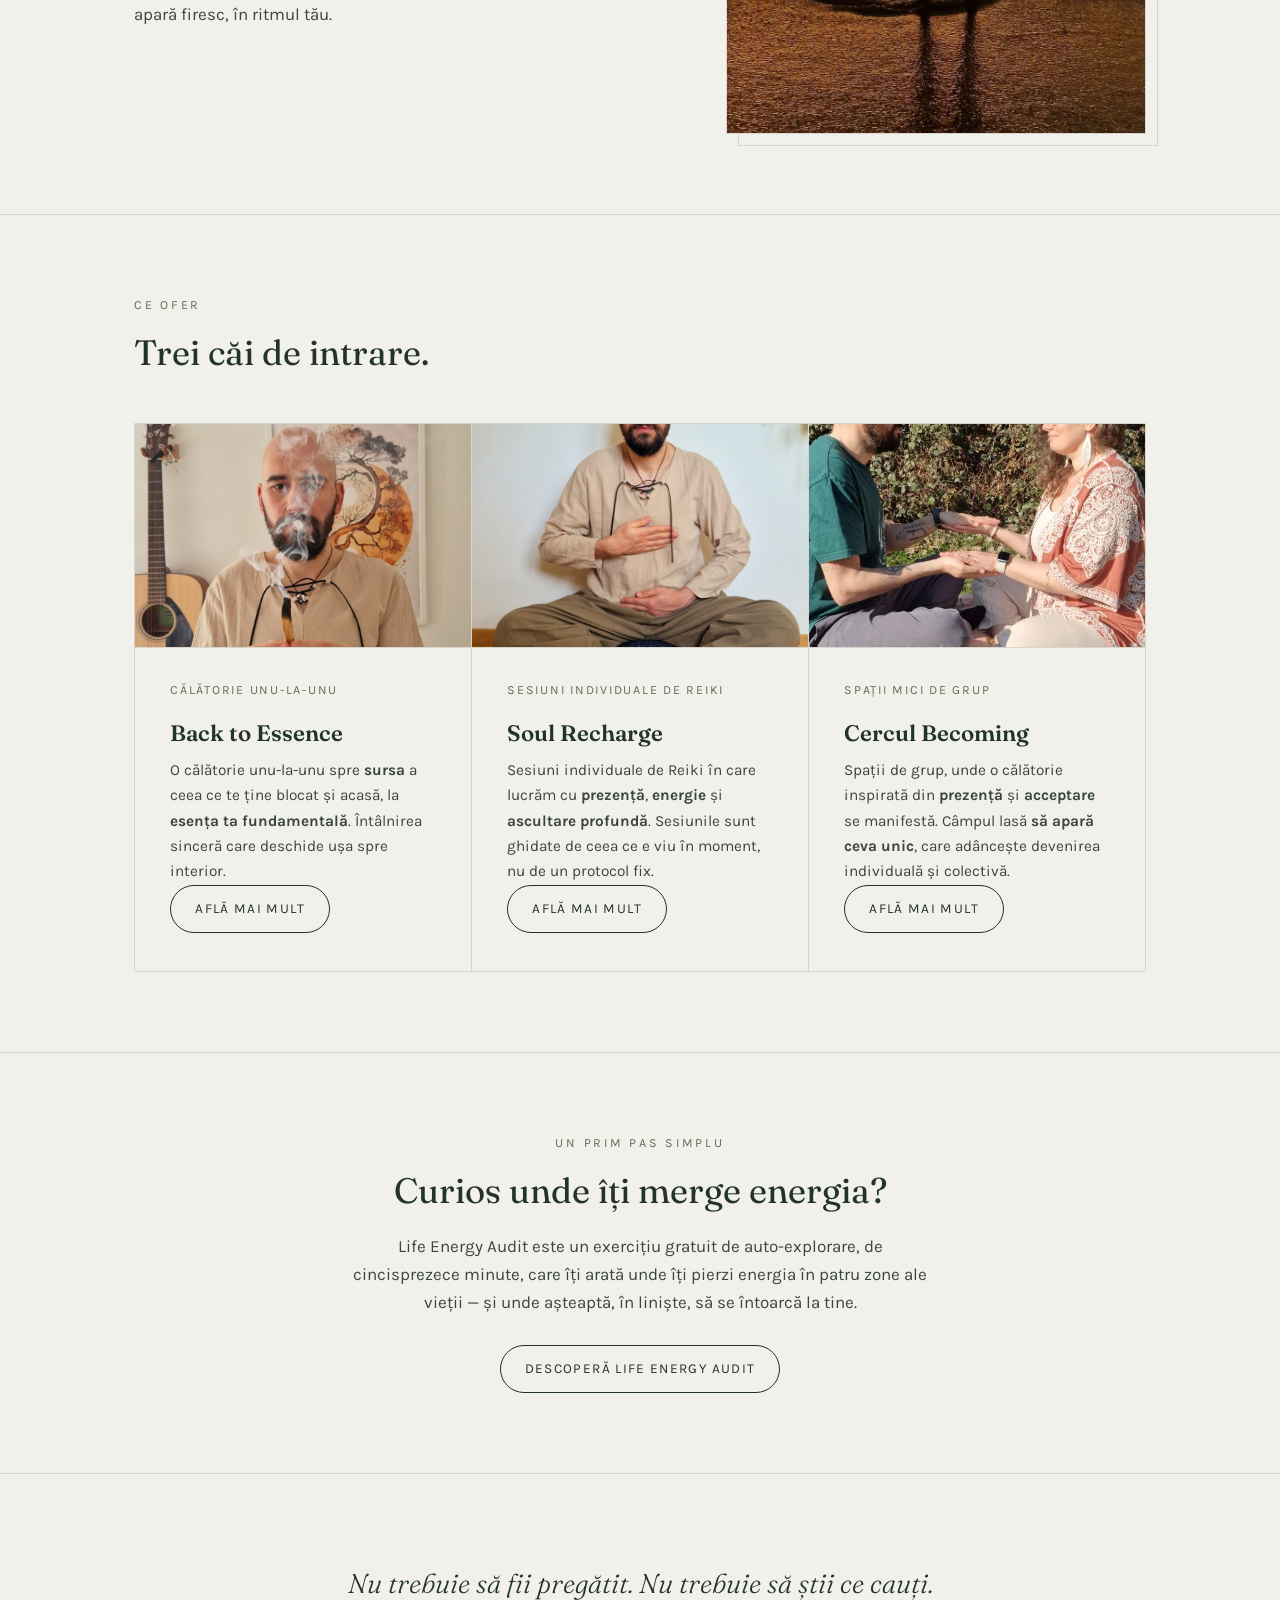
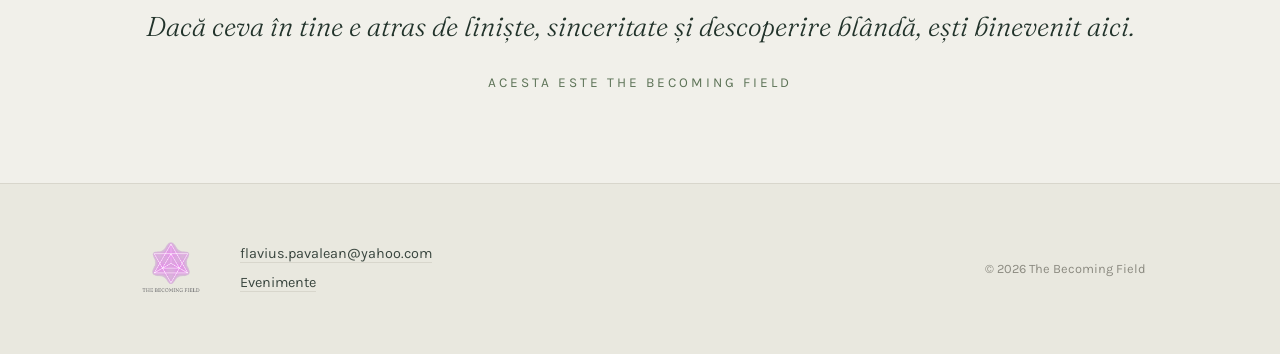
==== commit ba3c6633: "Add files via upload" ====
--- a/ro/index.html
+++ b/ro/index.html
@@ -114,7 +114,7 @@
           <div class="offer-body">
             <p class="meta">Spații mici de grup</p>
             <h3>Cercul Becoming</h3>
-            <p>Spații mici de grup, unde o călătorie inspirată din <strong>meditație</strong> și <strong>lucrul cu părțile interioare</strong> se întâlnește cu <strong>Reiki</strong>. Câmpul grupului lasă <strong>să apară ceva unic</strong>, o ținere împărtășită care adâncește devenirea individuală și colectivă.</p>
+            <p>Spații de grup, unde o călătorie inspirată din <strong>prezență</strong> și <strong>acceptare</strong> se manifestă. Câmpul lasă <strong>să apară ceva unic</strong>, care adâncește devenirea individuală și colectivă.</p>
           </div>
           <a class="btn" href="cercul-becoming.html">Află mai mult</a>
         </div>
--- a/style.css
+++ b/style.css
@@ -173,8 +173,8 @@
 .prose p+p,.prose ul+p,.prose p+ul{margin-top:1em}
 .prose strong{font-weight:600;color:var(--ink)}
 .prose ul{list-style:none}
-.prose li{padding-left:1.4em;position:relative;margin-top:.45em;display:flex;align-items:baseline}
-.prose li::before{content:"";flex:0 0 14px;width:14px;height:1px;background:var(--sun);position:absolute;left:0;top:.68em}
+.prose li{padding-left:1.4em;position:relative;margin-top:.6em}
+.prose li::before{content:"";position:absolute;left:0;top:.62em;width:14px;height:1px;background:var(--sun);display:block}
 .prose li:first-child{margin-top:0}
 .prose em{font-family:'Fraunces',serif;font-style:italic}
 
@@ -288,8 +288,8 @@
 .icard h3::after{content:"";display:block;width:34px;height:1px;background:var(--sun);margin-top:.6rem}
 .icard p,.icard li{font-size:.93rem;color:#3A463F}
 .icard ul{list-style:none;margin-top:.4rem}
-.icard li{padding-left:1.3em;position:relative;margin-top:.4em}
-.icard li::before{content:"";position:absolute;left:0;top:.66em;width:14px;height:1px;background:var(--sun)}
+.icard li{padding-left:1.3em;position:relative;margin-top:.5em}
+.icard li::before{content:"";position:absolute;left:0;top:.62em;width:14px;height:1px;background:var(--sun);display:block}
 @media(max-width:760px){.cards2{grid-template-columns:1fr}}
 
 /* closing invitation */
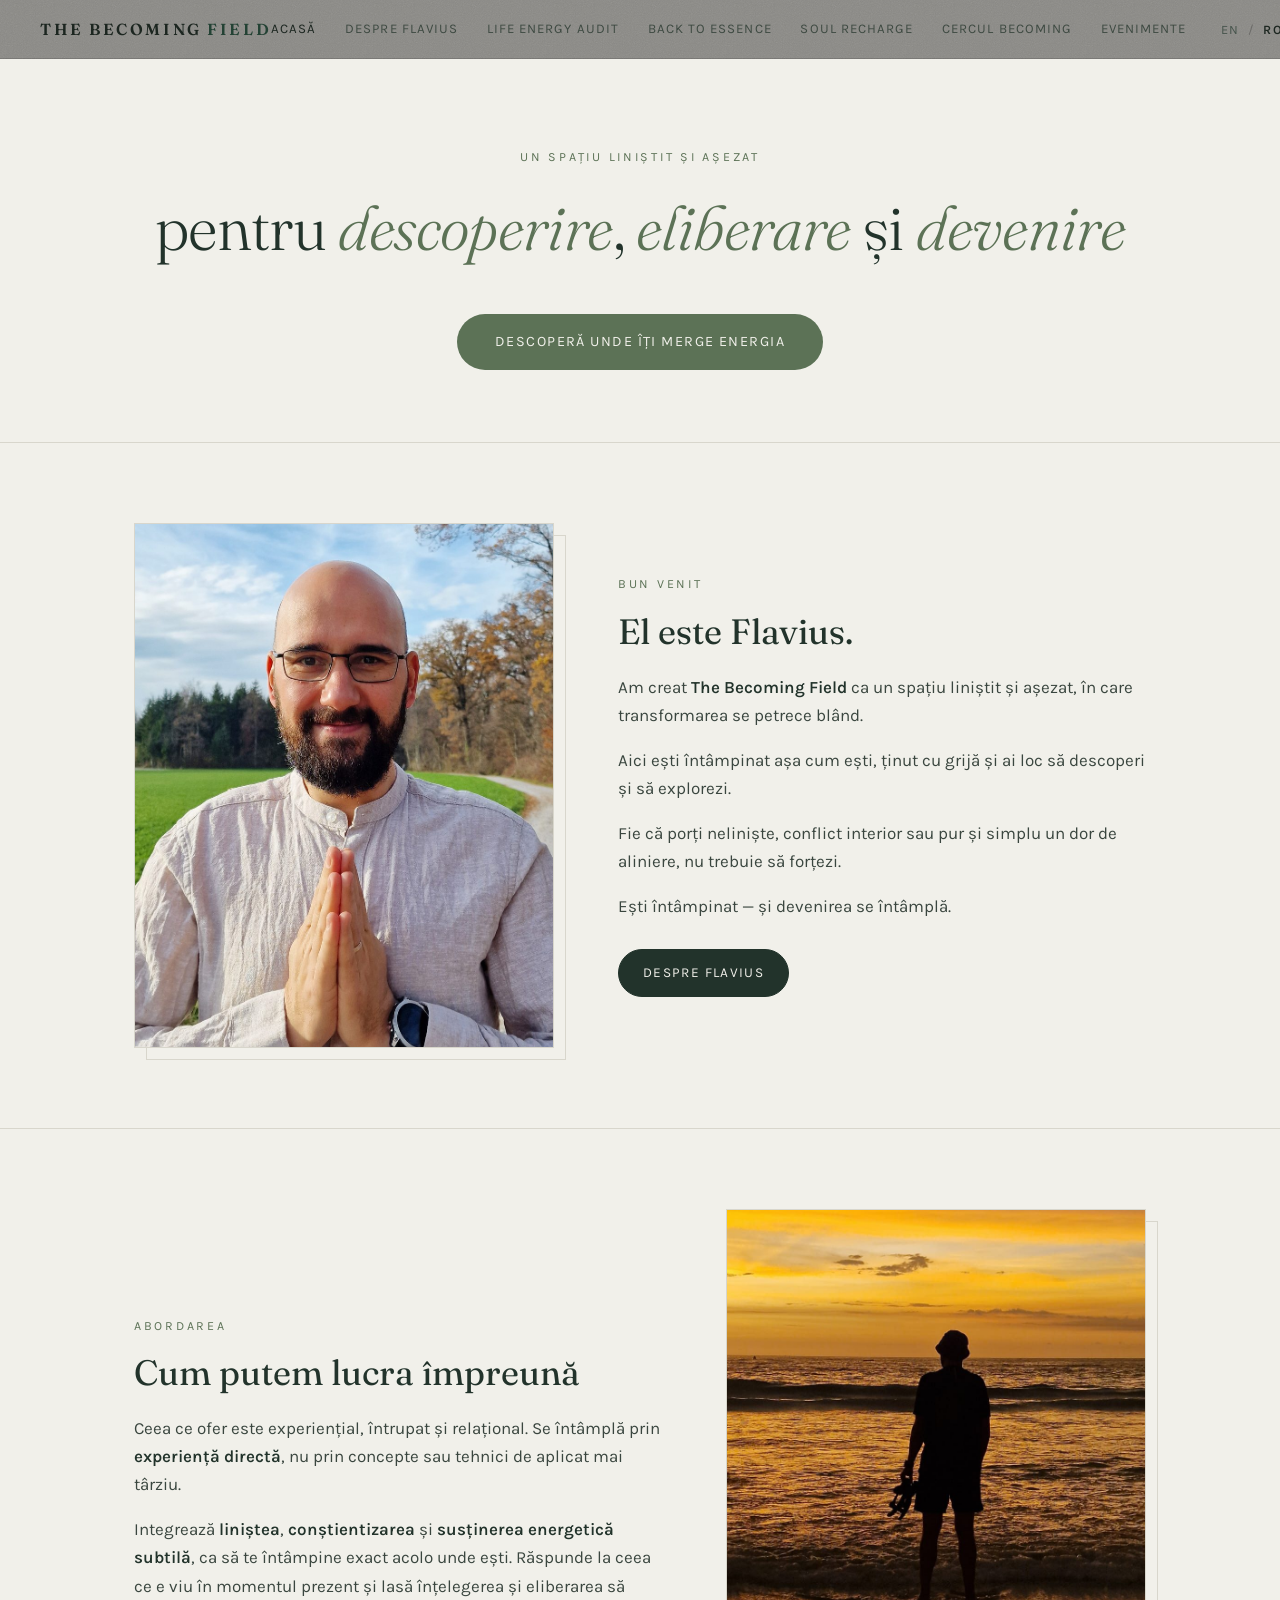
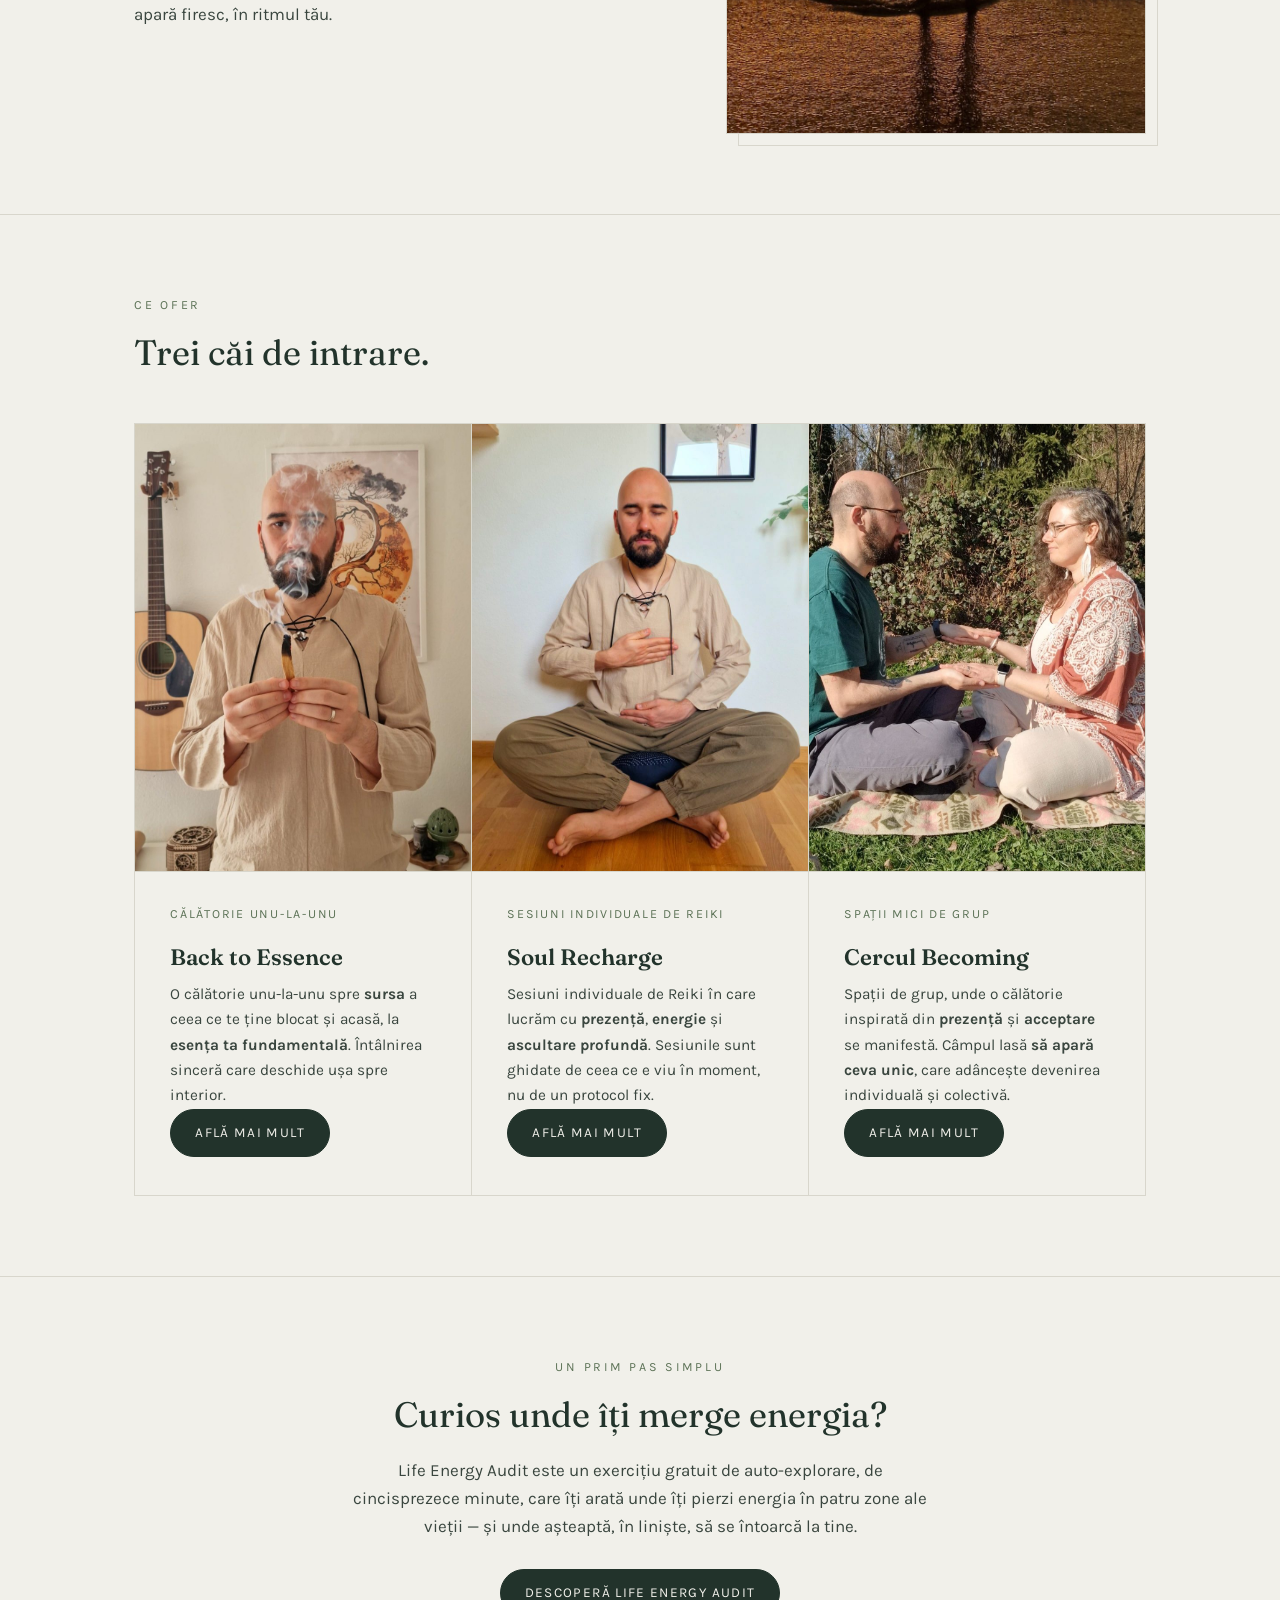
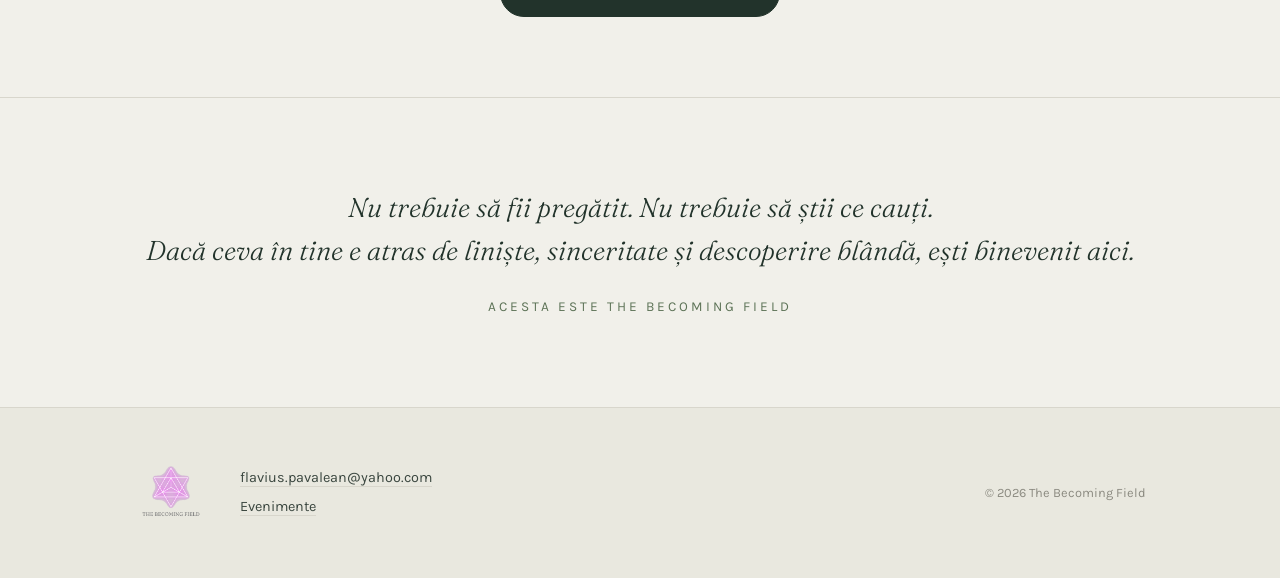
==== commit 0dce28bf: "Add files via upload" ====
--- a/ro/index.html
+++ b/ro/index.html
@@ -59,7 +59,7 @@
             <p>Fie că porți neliniște, conflict interior sau pur și simplu un dor de aliniere, nu trebuie să forțezi.</p>
             <p>Ești întâmpinat — și devenirea se întâmplă.</p>
           </div>
-          <a class="btn" href="despre-flavius.html">Despre Flavius</a>
+          <a class="btn solid" href="despre-flavius.html">Despre Flavius</a>
         </div>
       </div>
     </div>
@@ -96,7 +96,7 @@
             <h3>Back to Essence</h3>
             <p>O călătorie unu-la-unu spre <strong>sursa</strong> a ceea ce te ține blocat și acasă, la <strong>esența ta fundamentală</strong>. Întâlnirea sinceră care deschide ușa spre interior.</p>
           </div>
-          <a class="btn" href="back-to-essence.html">Află mai mult</a>
+          <a class="btn solid" href="back-to-essence.html">Află mai mult</a>
         </div>
 
         <div class="offer">
@@ -106,7 +106,7 @@
             <h3>Soul Recharge</h3>
             <p>Sesiuni individuale de Reiki în care lucrăm cu <strong>prezență</strong>, <strong>energie</strong> și <strong>ascultare profundă</strong>. Sesiunile sunt ghidate de ceea ce e viu în moment, nu de un protocol fix.</p>
           </div>
-          <a class="btn" href="soul-recharge.html">Află mai mult</a>
+          <a class="btn solid" href="soul-recharge.html">Află mai mult</a>
         </div>
 
         <div class="offer">
@@ -116,7 +116,7 @@
             <h3>Cercul Becoming</h3>
             <p>Spații de grup, unde o călătorie inspirată din <strong>prezență</strong> și <strong>acceptare</strong> se manifestă. Câmpul lasă <strong>să apară ceva unic</strong>, care adâncește devenirea individuală și colectivă.</p>
           </div>
-          <a class="btn" href="cercul-becoming.html">Află mai mult</a>
+          <a class="btn solid" href="cercul-becoming.html">Află mai mult</a>
         </div>
       </div>
     </div>
@@ -129,7 +129,7 @@
       <div class="prose" style="margin:0 auto">
         <p>Life Energy Audit este un exercițiu gratuit de auto-explorare, de cincisprezece minute, care îți arată unde îți pierzi energia în patru zone ale vieții — și unde așteaptă, în liniște, să se întoarcă la tine.</p>
       </div>
-      <a class="btn" href="energy-audit.html" style="margin-top:1.8rem">Descoperă Life Energy Audit</a>
+      <a class="btn solid" href="energy-audit.html" style="margin-top:1.8rem">Descoperă Life Energy Audit</a>
     </div>
   </section>
 
--- a/style.css
+++ b/style.css
@@ -220,7 +220,7 @@
 .offers-3{grid-template-columns:1fr 1fr 1fr}
 .offer{background:var(--paper);padding:0 0 2.4rem;display:flex;flex-direction:column;height:100%}
 .offer:hover{background:#EDECE4}
-.offer img{width:100%;aspect-ratio:3/2;object-fit:cover;border-bottom:1px solid var(--line)}
+.offer img{width:100%;aspect-ratio:3/4;object-fit:cover;border-bottom:1px solid var(--line)}
 .offer .offer-body{padding:2rem 2.2rem 0;flex:1}
 .offer h3{font-family:'Fraunces',serif;font-weight:600;font-size:1.4rem;margin-bottom:.4rem}
 .offer .meta{font-size:.78rem;letter-spacing:.14em;text-transform:uppercase;color:var(--moss);margin-bottom:.9rem}
